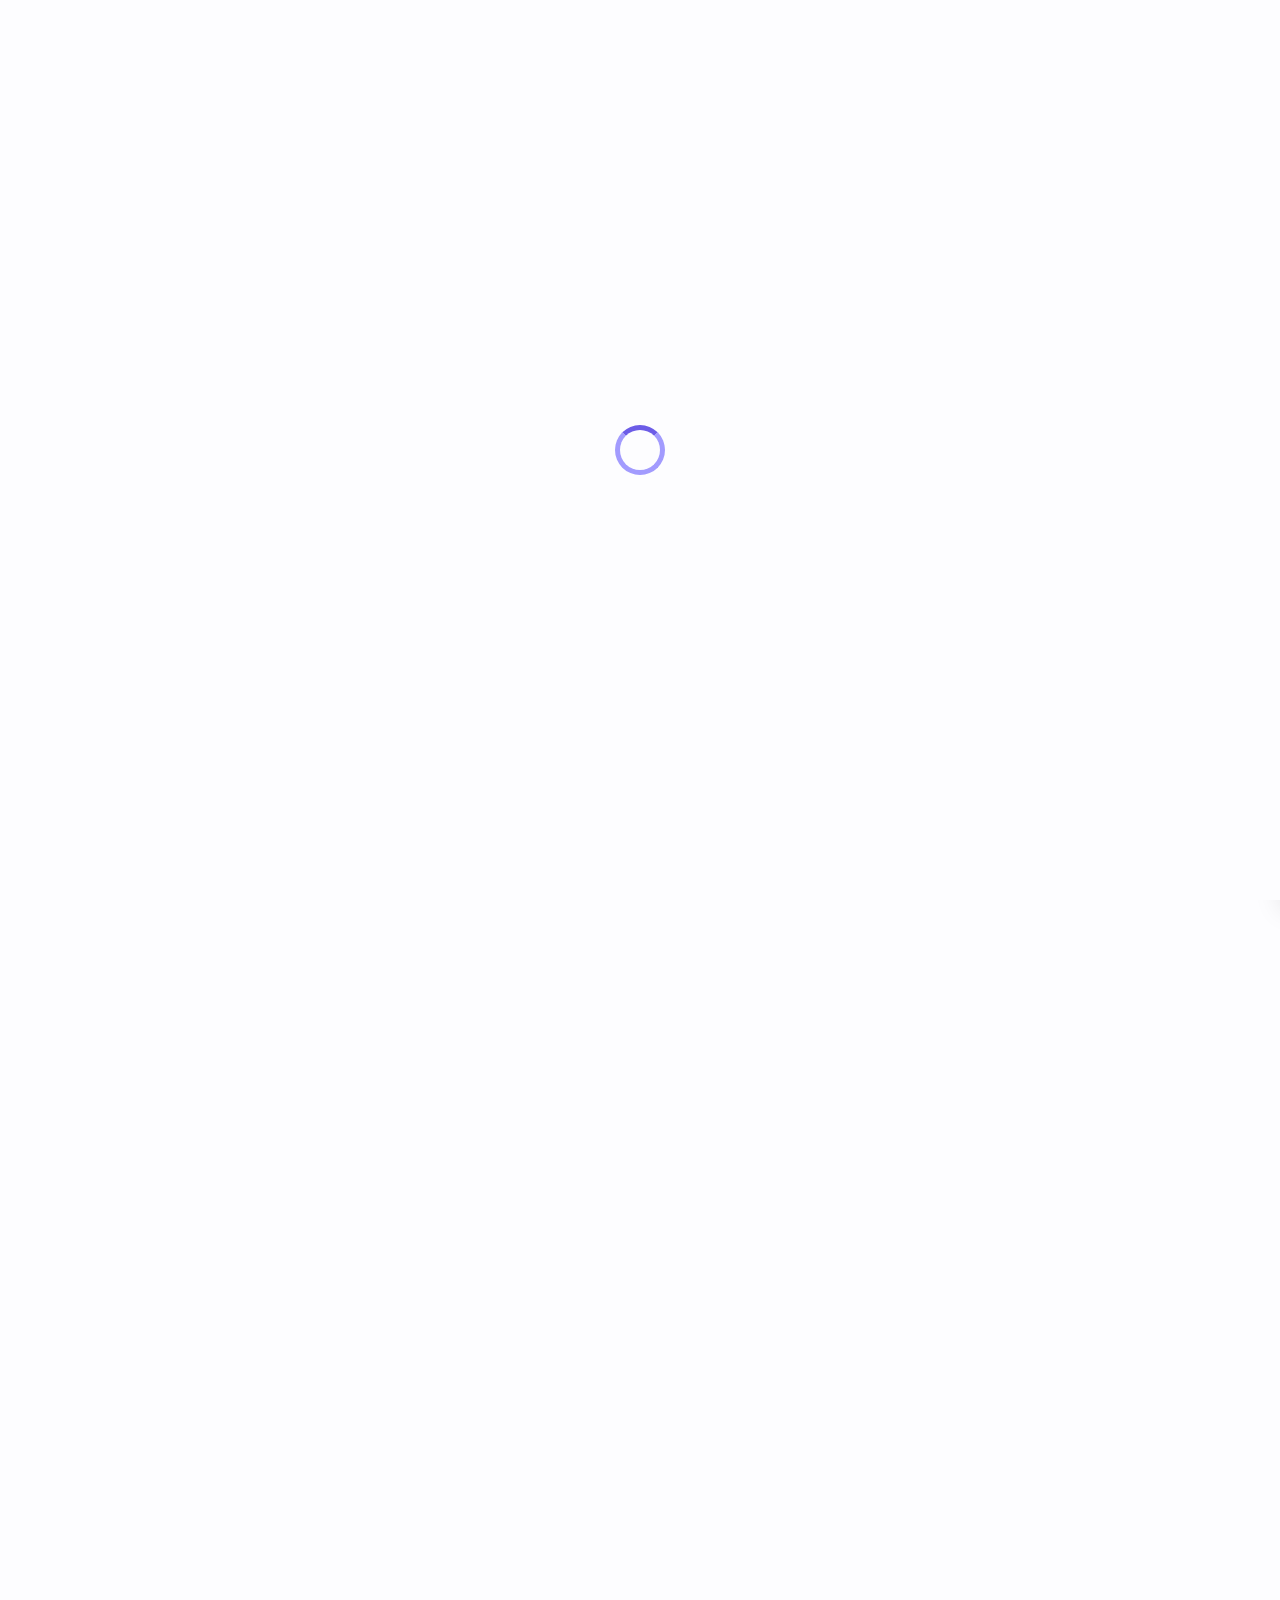
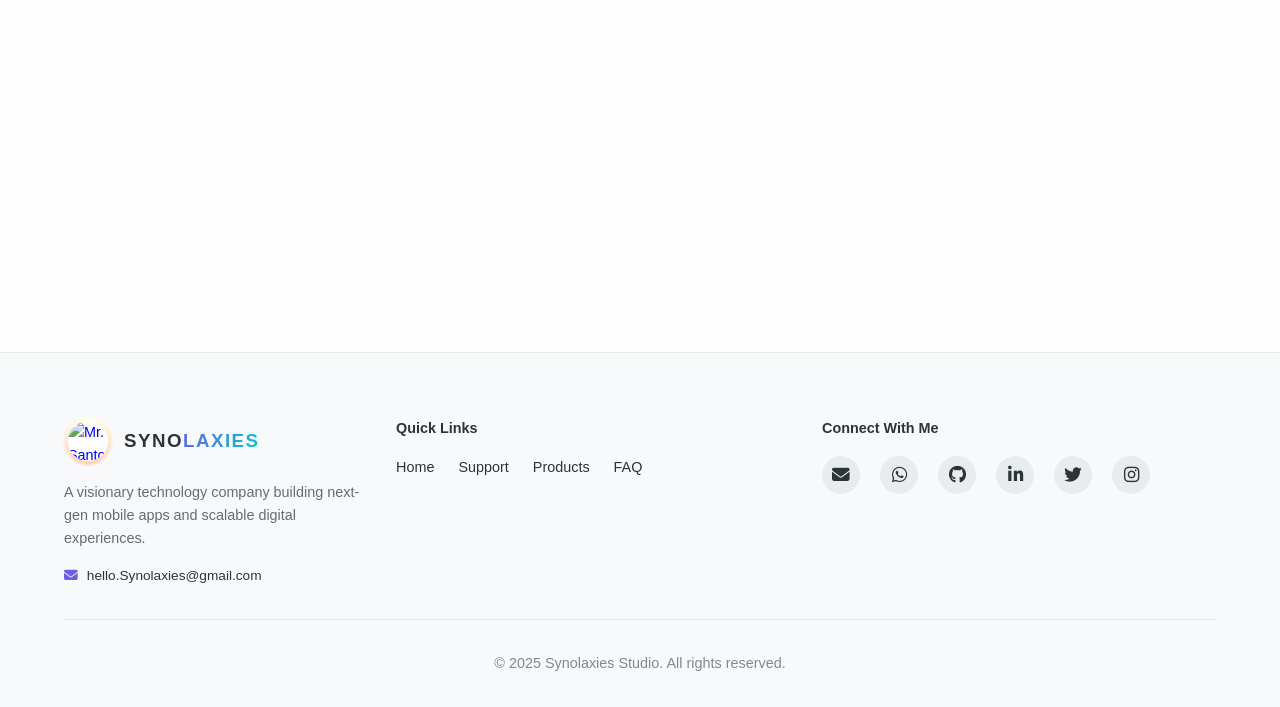
==== index.html @ b0f8dfcc "feat: rebrand company name to Synolaxies Technologies" ====
<!DOCTYPE html>
<html lang="en">

<head>
  <meta charset="UTF-8">
  <meta name="viewport" content="width=device-width, initial-scale=1.0">
  <meta name="description"
    content="Synolaxies Studio is a visionary software company building next-generation mobile applications, AI-driven platforms, and highly scalable digital solutions.">
  <link rel="icon" href="src/image/synolaxies-logo.png" type="image/png">
  <link rel="apple-touch-icon" href="src/image/synolaxies-logo.png">
  <title>Synolaxies Studio</title>
  <link rel="stylesheet" href="https://cdnjs.cloudflare.com/ajax/libs/font-awesome/6.5.2/css/all.min.css">
  <link href="https://fonts.googleapis.com/css2?family=Orbitron:wght@700;900&display=swap" rel="stylesheet">
  <link href="https://fonts.googleapis.com/css2?family=Audiowide&display=swap" rel="stylesheet">
  <link rel="stylesheet" href="https://unpkg.com/swiper/swiper-bundle.min.css" />
  <link rel="stylesheet" href="src/styles/style.css">
  <meta name="theme-color" content="#6c5ce7">
  <style>
    .hero h1::after {
      width: 190px !important;
      height: 5px !important;
    }
  </style>
</head>

<body class="no-scroll" id="home">
  <!-- Particle Background -->
  <div id="preloader">
    <div class="loader-spinner"></div>
  </div>

  <div id="particles-js"></div>

  <!-- Moon and Shooting Stars -->
  <div id="moon-container"></div>

  <!-- Floating Elements -->
  <div class="floating-elements">
    <div class="floating-element"></div>
    <div class="floating-element"></div>
    <div class="floating-element"></div>
  </div>

  <!-- Header -->
  <header>
    <div class="container">
      <nav class="navbar">
        <a href="#home" class="logo">
          <div class="logo-container">
            <img src="src/image/synolaxies-logo.png" alt="Mr. Santosh logo" class="logo-img">
          </div>
          <span class="logo-text"
            style="font-family: 'Poppins', sans-serif; font-weight: 900; letter-spacing: 1.5px; text-transform: uppercase; font-size: 1.3em;"><span
              style="color: var(--text);">Syno</span><span
              style="background: linear-gradient(135deg, var(--primary), var(--accent)); -webkit-background-clip: text; -webkit-text-fill-color: transparent;">laxies</span></span>
        </a>
        <div class="header-actions">
          <a href="#support" class="icon-btn-header support-btn-header" aria-label="Support My Work">
            <i class="fas fa-sack-dollar"></i>
          </a>
          <button class="icon-btn-header" id="theme-toggle-btn" aria-label="Toggle theme">
            <i class="fas fa-moon"></i>
          </button>
          <button class="menu-toggle" id="menu-toggle" aria-label="Open menu">
            <i class="fas fa-bars"></i>
          </button>
        </div>
      </nav>
    </div>
  </header>

  <!-- Main Content -->
  <main>
    <div class="container">
      <section class="hero" data-animation="fade-in" style="position: relative;">
        <!-- Glowing Orb Background -->
        <div
          style="position: absolute; width: 300px; height: 300px; background: radial-gradient(circle, var(--primary), var(--accent)); filter: blur(80px); opacity: 0.2; top: 50%; left: 50%; transform: translate(-50%, -50%); z-index: -1;">
        </div>

        <h1><span
            style="display: block; font-size: 0.4em; color: var(--primary); letter-spacing: 2px; text-transform: uppercase; margin-bottom: 15px; font-weight: 600;">Welcome
            to</span>Synolaxies Studio</h1>
        <p style="font-size: 1.15em; line-height: 1.6; color: var(--text-light); margin-bottom: 30px;">
          Building next-generation mobile applications, AI-driven platforms, and highly scalable digital solutions. At
          Synolaxies Studio, we transform visionary ideas into powerful, real-world tech products. Whether it's
          enterprise software, engaging consumer apps, or cutting-edge web ecosystems, we engineer excellence from
          concept to deployment.
        </p>
        <div class="hero-stats">
          <div class="stat-item">
            <span class="stat-number" id="supporters-count">100+</span>
            <span class="stat-label">Supporters</span>
          </div>
          <div class="stat-item">
            <span class="stat-number" id="projects-count">10+</span>
            <span class="stat-label">Projects</span>
          </div>
          <div class="stat-item">
            <span class="stat-number" id="community-count">10K+</span>
            <span class="stat-label">Community</span>
          </div>
        </div>
        <button class="cta-btn hero-cta-btn" id="open-support-modal-btn">
          <i class="fas fa-heart"></i> Support Us
        </button>
      </section>

      <!-- Support Modal -->
      <div class="modal-overlay" id="support-modal-overlay">
        <div class="modal cta-modal" id="support-modal" role="dialog" aria-modal="true"
          aria-labelledby="support-modal-title">
          <button class="modal-close" id="close-support-modal" aria-label="Close">
            <i class="fas fa-times"></i>
          </button>
          <div class="cta-modal-header">
            <div class="logo-container">
              <img src="src/image/synolaxies-logo.png" alt="Mr. Santosh" class="logo-img">
            </div>
            <div class="cta-modal-header-text">
              <h2 id="support-modal-title">Support My Work</h2>
            </div>
          </div>
          <p class="modal-description">
            Clicking 'Proceed' will open the official Razorpay page where you can securely complete your contribution.
            Thank you for your support!
          </p>

          <div class="payment-action-wrapper">
            <button class="cta-btn" id="payment-btn" type="button">
              <span class="cta-btn-text">Proceed to Pay</span>
            </button>
            <p class="security-note">
              <i class="fas fa-lock"></i> Secure payment via Razorpay
            </p>
          </div>
        </div>
      </div>

      <section class="value-props scroll-target" id="features">
        <h2 class="section-title">Why Your Support Matters</h2>
        <div class="value-cards-container">
          <div class="value-card" data-animation="fade-in-up">
            <div class="value-icon">
              <i class="fas fa-magic"></i>
            </div>
            <h3>Creative Magic</h3>
            <p>Funding helps transform ideas into reality through dedicated creative work and innovation.</p>
          </div>
          <div class="value-card" data-animation="fade-in-up">
            <div class="value-icon">
              <i class="fas fa-users"></i>
            </div>
            <h3>Community Growth</h3>
            <p>Your support helps build and nurture a community of like-minded creators and learners.</p>
          </div>
          <div class="value-card" data-animation="fade-in-up">
            <div class="value-icon">
              <i class="fas fa-chart-line"></i>
            </div>
            <h3>Sustainable Progress</h3>
            <p>Contributions allow for long-term project development and consistent content creation.</p>
          </div>
        </div>
      </section>

      <section class="projects-section scroll-target" id="projects" data-animation="fade-in-up">
        <h2 class="section-title">Our Products</h2>
        <div class="projects-grid">
          <!-- Projects will be loaded here dynamically -->
        </div>
      </section>

      <section class="testimonials scroll-target" id="testimonials" data-animation="fade-in">
        <h2 class="section-title">What Supporters Say</h2>
        <!-- Slider main container -->
        <div class="swiper testimonial-slider">
          <!-- Additional required wrapper -->
          <div class="swiper-wrapper" id="testimonial-container">
            <!-- Skeleton loaders will be here initially -->
            <div class="swiper-slide">
              <div class="testimonial-card skeleton-card">
                <div class="skeleton-line skeleton-line-long"></div>
                <div class="skeleton-line skeleton-line-long"></div>
                <div class="skeleton-line skeleton-line-short"></div>
                <div class="skeleton-author">
                  <div class="skeleton-avatar"></div>
                  <div class="skeleton-author-info">
                    <div class="skeleton-line skeleton-line-author"></div>
                    <div class="skeleton-line skeleton-line-role"></div>
                  </div>
                </div>
              </div>
            </div>
            <div class="swiper-slide">
              <div class="testimonial-card skeleton-card">
                <div class="skeleton-line skeleton-line-long"></div>
                <div class="skeleton-line skeleton-line-long"></div>
                <div class="skeleton-line skeleton-line-short"></div>
                <div class="skeleton-author">
                  <div class="skeleton-avatar"></div>
                  <div class="skeleton-author-info">
                    <div class="skeleton-line skeleton-line-author"></div>
                    <div class="skeleton-line skeleton-line-role"></div>
                  </div>
                </div>
              </div>
            </div>
            <div class="swiper-slide">
              <div class="testimonial-card skeleton-card">
                <div class="skeleton-line skeleton-line-long"></div>
                <div class="skeleton-line skeleton-line-long"></div>
                <div class="skeleton-line skeleton-line-short"></div>
                <div class="skeleton-author">
                  <div class="skeleton-avatar"></div>
                  <div class="skeleton-author-info">
                    <div class="skeleton-line skeleton-line-author"></div>
                    <div class="skeleton-line skeleton-line-role"></div>
                  </div>
                </div>
              </div>
            </div>
          </div>
          <div class="swiper-pagination"></div>
          <div class="swiper-button-prev"></div>
          <div class="swiper-button-next"></div>
        </div>
      </section>

      <section class="faq-section scroll-target" id="faq" data-animation="fade-in-up">
        <h2 class="section-title">Frequently Asked Questions</h2>
        <div class="faq-container">
          <!-- FAQ items will be loaded here dynamically -->
        </div>
      </section>
    </div>
  </main>

  <!-- Simplified Drawer Menu -->
  <div class="drawer-overlay" id="drawer-overlay"></div>
  <aside class="drawer" id="drawer">
    <div class="drawer-header">
      <a href="#home" class="logo">
        <div class="logo-container">
          <img src="src/image/synolaxies-logo.png" alt="Santosh" class="logo-img">
        </div>
        <span class="logo-text"
          style="font-family: 'Poppins', sans-serif; font-weight: 900; letter-spacing: 1.5px; text-transform: uppercase; font-size: 1.3em;"><span
            style="color: var(--text);">Syno</span><span
            style="background: linear-gradient(135deg, var(--primary), var(--accent)); -webkit-background-clip: text; -webkit-text-fill-color: transparent;">laxies</span></span>
      </a>
      <button class="drawer-close" id="drawer-close" aria-label="Close menu">
        <i class="fas fa-times"></i>
      </button>
    </div>
    <div class="drawer-content">
      <nav class="drawer-nav">
        <a href="#home" class="drawer-link active"><i class="fas fa-home"></i> Home</a>
        <a href="#projects" class="drawer-link"><i class="fas fa-box-open"></i> Products</a>
        <a href="#support" class="drawer-link"><i class="fas fa-heart"></i> Support Us</a>
        <a href="#features" class="drawer-link"><i class="fas fa-star"></i> Features</a>
        <a href="#testimonials" class="drawer-link"><i class="fas fa-comment-dots"></i> Testimonials</a>
        <a href="#faq" class="drawer-link"><i class="fas fa-question-circle"></i> FAQ</a>
        <button class="drawer-link" id="open-contact-modal-btn" type="button"><i class="fas fa-envelope"></i> Contact
          Us</button>
        <a href="https://wa.me/919608547007" class="drawer-link" target="_blank" rel="noopener noreferrer"><i
            class="fab fa-whatsapp"></i> WhatsApp</a>
        <hr class="drawer-divider">
        <button class="drawer-link" id="native-share-btn">
          <i class="fas fa-share-nodes"></i> Share Page
        </button>
      </nav>
    </div>
    <div class="drawer-footer">
      <p class="copyright">© 2025 Synolaxies Studio. All rights reserved.</p>
    </div>
  </aside>

  <!-- Footer -->
  <footer>
    <div class="container">
      <div class="footer-content">
        <div class="footer-top">
          <div class="footer-brand">
            <a href="#home" class="logo">
              <div class="logo-container">
                <img src="src/image/synolaxies-logo.png" alt="Mr. Santosh logo" class="logo-img">
              </div>
              <span class="logo-text"
                style="font-family: 'Poppins', sans-serif; font-weight: 900; letter-spacing: 1.5px; text-transform: uppercase; font-size: 1.3em;"><span
                  style="color: var(--text);">Syno</span><span
                  style="background: linear-gradient(135deg, var(--primary), var(--accent)); -webkit-background-clip: text; -webkit-text-fill-color: transparent;">laxies</span></span>
            </a>
            <p>A visionary technology company building next-gen mobile apps and scalable digital experiences.</p>
            <p style="margin-top: 15px; font-weight: 500; font-size: 0.95em;"><a
                href="mailto:hello.Synolaxies@gmail.com" style="color: var(--text); text-decoration: none;"><i
                  class="fas fa-envelope" style="color: var(--primary); margin-right: 5px;"></i>
                hello.Synolaxies@gmail.com</a></p>
          </div>
          <div class="footer-nav-links">
            <h4>Quick Links</h4>
            <div class="links-row">
              <a href="#home">Home</a>
              <a href="#support">Support</a>
              <a href="#projects">Products</a>
              <a href="#faq">FAQ</a>
            </div>
          </div>
          <div class="footer-social">
            <h4>Connect With Me</h4>
            <div class="social-links">
              <a href="#" id="open-contact-modal-footer-btn" aria-label="Email"><i class="fas fa-envelope"></i></a>
              <a href="https://wa.me/919608547007" target="_blank" rel="noopener noreferrer" aria-label="WhatsApp"><i
                  class="fab fa-whatsapp"></i></a>
              <a href="https://github.com/Synolaxies" target="_blank" rel="noopener noreferrer" aria-label="GitHub"><i
                  class="fab fa-github"></i></a>
              <a href="https://www.linkedin.com/company/Synolaxies" target="_blank" rel="noopener noreferrer"
                aria-label="LinkedIn"><i class="fab fa-linkedin-in"></i></a>
              <a href="https://x.com/Synolaxies" target="_blank" rel="noopener noreferrer" aria-label="Twitter"><i
                  class="fab fa-twitter"></i></a>
              <a href="https://instagram.com/Synolaxies" target="_blank" rel="noopener noreferrer"
                aria-label="Instagram"><i class="fab fa-instagram"></i></a>
            </div>
          </div>
        </div>
        <hr class="footer-divider">
        <div class="footer-bottom">
          <p class="copyright">© 2025 Synolaxies Studio. All rights reserved.</p>
        </div>
      </div>
    </div>
  </footer>

  <!-- Contact Modal -->
  <div class="modal-overlay" id="contact-modal-overlay">
    <div class="modal" id="contact-modal">
      <button class="modal-close" id="close-contact-modal">
        <i class="fas fa-times"></i>
      </button>
      <h2>Get in Touch</h2>
      <p>Have a question or want to collaborate? Send me a message or email us directly at <a
          href="mailto:hello.Synolaxies@gmail.com"
          style="color: var(--primary); font-weight: 600;">hello.Synolaxies@gmail.com</a></p>
      <form class="contact-form" id="contact-form" data-netlify="true" name="contact" method="POST">
        <input type="hidden" name="form-name" value="contact" />
        <div class="form-group">
          <label for="name">Name</label>
          <input type="text" id="name" name="name" required>
        </div>
        <div class="form-group">
          <label for="email">Email</label>
          <input type="email" id="email" name="email" required>
        </div>
        <div class="form-group">
          <label for="message">Message</label>
          <textarea id="message" name="message" rows="4" required></textarea>
        </div>
        <button type="submit" class="modal-btn" id="contact-submit-btn">Send Message</button>
      </form>
    </div>
  </div>

  <!-- Success Modal -->
  <div class="modal-overlay" id="success-modal">
    <div class="modal">
      <button class="modal-close" id="close-modal" aria-label="Close">
        <i class="fas fa-times"></i>
      </button>
      <div class="checkmark">
        <i class="fas fa-check"></i>
      </div>
      <h2>Thank You!</h2>
      <p>Redirecting you to the secure Razorpay page. Your support means the world!</p>
      <button class="modal-btn" id="modal-ok-btn">Got it!</button>
    </div>
  </div>

  <!-- Tooltip for copy link -->
  <div class="copy-tooltip" id="copy-tooltip">Link copied!</div>

  <!-- Back to top button -->
  <a href="#home" class="back-to-top" aria-label="Back to top"><i class="fas fa-arrow-up"></i></a>

  <!-- Confetti Elements -->
  <div id="confetti-container"></div>

  <script src="https://cdn.jsdelivr.net/particles.js/2.0.0/particles.min.js"></script>
  <script src="src/scripts/particles-config.js"></script>
  <script src="https://unpkg.com/swiper/swiper-bundle.min.js"></script>
  <script src="src/scripts/script.js"></script>
</body>

</html>
---- src/styles/style.css ----
:root {
      --primary: #6c5ce7;
      --primary-dark: #5649c0;
      --primary-light: #a29bfe;
      --accent: #00cec9;
      --accent-dark: #00a8a3;
      --text: #2d3436;
      --text-light: #636e72;
      --bg: #fdfdff; /* Fix: Set a light background for the default theme */
      --card-bg: #ffffff;
      --success: #00b894;
      --warning: #fdcb6e;
      --error: #d63031;
      --shadow-sm: 0 1px 3px rgba(0,0,0,0.1);
      --shadow-md: 0 4px 6px rgba(0,0,0,0.1);
      --shadow-lg: 0 10px 25px rgba(0,0,0,0.1);
      --transition: all 0.3s cubic-bezier(0.4, 0, 0.2, 1);
      --gradient: linear-gradient(135deg, var(--primary), var(--accent));

      --footer-bg: #f8f9fa;
      --footer-text: var(--text-light);
      --footer-heading: var(--text);
      --footer-link: var(--text);
      --footer-link-hover: var(--primary);
      --footer-social-bg: #e9ecef;
      --footer-social-hover-bg: var(--primary);
    }

    /* Utility class */
    .hidden {
      display: none !important;
    }

    * {
      margin: 0;
      padding: 0;
      -webkit-tap-highlight-color: transparent; /* Remove ugly tap highlight on mobile */
      box-sizing: border-box;
    }

    html {
      scroll-behavior: smooth;
      scroll-padding-top: 80px; /* Global offset for sticky header */
    }

    body {
      font-family: 'Poppins', sans-serif;
      background-color: var(--bg);
      color: var(--text);
      line-height: 1.6;
      overflow-x: hidden;
      -webkit-font-smoothing: antialiased;
      -moz-osx-font-smoothing: grayscale;
      text-rendering: optimizeLegibility;
    }

    body.no-scroll {
      overflow: hidden;
    }

    /* =================================
    Improved Click & Focus Experience
    ================================= */
    /* Remove the default browser outline for a cleaner look on all focused elements */
    :focus {
      outline: none;
    }

    /* Apply a custom, branded focus style only when tabbing (keyboard navigation) */
    /* This provides a better experience than the default blue rectangle */
    .cta-btn:focus-visible,
    .icon-btn-header:focus-visible,
    .menu-toggle:focus-visible,
    .drawer-close:focus-visible,
    .modal-close:focus-visible,
    .modal-btn:focus-visible,
    .back-to-top:focus-visible,
    .project-link:focus-visible,
    .footer-nav-links a:focus-visible,
    .social-links a:focus-visible,
    .faq-item summary:focus-visible,
    .drawer-link:focus-visible {
      box-shadow: 0 0 0 3px var(--card-bg), 0 0 0 5px var(--primary);
      transition: box-shadow 0.2s ease-in-out;
    }

    /* Preloader Styles */
    #preloader {
      position: fixed;
      top: 0;
      left: 0;
      width: 100%;
      height: 100%;
      background-color: var(--bg);
      z-index: 9999;
      display: flex;
      justify-content: center;
      align-items: center;
      transition: opacity 0.5s ease 0.2s, visibility 0.5s ease 0.2s; /* Add a small delay */
    }

    #preloader.loaded {
      opacity: 0;
      visibility: hidden;
    }

    .loader-spinner {
      width: 50px;
      height: 50px;
      border: 5px solid var(--primary-light);
      border-top-color: var(--primary);
      border-radius: 50%;
      animation: spin 1s ease-in-out infinite;
    }

    /* Particle Background */
#particles-js {
  position: fixed;
  width: 100%;
  height: 400vh; /* Make the canvas extremely tall to prevent it from scrolling out of view. */
  top: 0;
  left: 0;
  z-index: -1;
  background-color: var(--bg);
}

#moon-container {
  position: fixed;
  top: 10.5vh;
  left: 5vw;
  width: 40px;
  height: 40px;
  z-index: 0;
}

.moon {
  width: 100%;
  height: 100%;
  border-radius: 50%;
  position: relative;
  overflow: hidden;
  /* Day Time Moon: Faint and washed out, barely visible against the light sky. */
  background-color: rgba(220, 220, 220, 0.5); /* Very light, semi-transparent base */
  background-image: radial-gradient(circle at 40% 50%, rgba(245, 245, 245, 0.6) 50%, transparent 80%);
  /* No glow during the day, just a very subtle edge to define it from the sky */
  box-shadow: inset 0 0 10px rgba(0, 0, 0, 0.05);
  transition: background-color 0.5s ease, box-shadow 0.5s ease, opacity 0.5s ease;
  opacity: 0.8; /* Make it slightly transparent during the day */
}

.moon::after {
  content: '';
  position: absolute;
  top: 0;
  left: 0;
  width: 100%;
  height: 100%;
  border-radius: 50%;
  /* Day Time Texture: Extremely subtle craters */
  background-image:
    radial-gradient(circle at 25% 70%, rgba(0,0,0,0.02) 0%, transparent 25%),
    radial-gradient(circle at 70% 30%, rgba(0,0,0,0.03) 0%, transparent 15%);
  transition: background-image 0.5s ease, opacity 0.5s ease;
}

/* Shooting Stars */
.star {
  position: absolute;
  top: -80px;
  width: 3px;
  height: 100px;
  /* नीचे मोटा, ऊपर fade */
  background: linear-gradient(to top, white 0%, rgba(255,255,255,0) 100%);
  border-radius: 50% 50% 0 0;
  animation: fall linear forwards;
  filter: drop-shadow(0 0 8px white);
}

@keyframes fall {
  to {
    transform: translateY(110vh);
    opacity: 0;
  }
}

    /* Floating Elements */
    .floating-elements {
      position: fixed;
      top: 0;
      left: 0;
      width: 100%;
      height: 100%;
      pointer-events: none;
      z-index: -1;
      overflow: hidden;
    }

    .floating-element {
      position: absolute;
      border-radius: 50%;
      opacity: 0.1;
      filter: blur(1px);
      animation: float 15s infinite ease-in-out;
    }

    .floating-element:nth-child(1) {
      width: 150px; height: 150px; background-color: var(--primary); top: 10%; left: 5%; animation-delay: 0s;
    }
    .floating-element:nth-child(2) {
      width: 200px; height: 200px; background-color: var(--accent); bottom: 15%; right: 10%; animation-delay: 2s;
    }
    .floating-element:nth-child(3) {
      width: 100px; height: 100px; background-color: var(--primary-light); top: 30%; right: 20%; animation-delay: 4s;
    }

    @keyframes float {
      0%, 100% {
        transform: translate(0, 0);
      }
      50% {
        transform: translate(20px, 20px);
      }
    }

    /* Header */
    header {
      background-color: rgba(255, 255, 255, 0.95);
      box-shadow: var(--shadow-sm);
      padding: 0.75rem 0;
      position: sticky;
      top: 0;
      z-index: 100;
      backdrop-filter: blur(5px);
      animation: slideDown 0.5s ease-out;
    }

    @keyframes slideDown {
      from {
        transform: translateY(-100%);
      }
      to {
        transform: translateY(0);
      }
    }

    .icon-btn-header {
      background: transparent;
      color: var(--primary);
      display: inline-flex;
      align-items: center;
      justify-content: center;
      text-decoration: none;
      font-size: 1.2rem;
      transition: var(--transition);
      border: none;
      cursor: pointer;
      padding: 0.5rem;
    }

    .icon-btn-header:hover {
      color: var(--primary-dark);
      transform: scale(1.1);
    }

    .icon-btn-header:active {
      transform: scale(0.95);
      transition: transform 0.1s ease;
    }

    .header-actions {
      display: flex;
      align-items: center;
      gap: 1rem;
    }

    .cta-btn-small {
      background: var(--primary);
      color: white;
      padding: 0.5rem 1rem;
      border-radius: 6px;
      text-decoration: none;
      font-weight: 500;
      font-size: 0.9rem;
      transition: var(--transition);
      white-space: nowrap;
    }

    .cta-btn-small:hover {
      background: var(--primary-dark);
      transform: translateY(-2px);
    }


    .container {
      width: 100%;
      max-width: 1200px;
      margin: 0 auto;
      padding: 0 1.5rem;
    }

    .navbar {
      display: flex;
      justify-content: space-between;
      align-items: center;
    }

.logo {
  display: flex;
  align-items: center;
  gap: 0.75rem;
  text-decoration: none;
}

.logo-container {
  position: relative;
  padding: 4px; /* Border thickness */
  border-radius: 50%;
  display: inline-flex;
  align-items: center;
  justify-content: center;
  background: transparent;
}

.logo-container::before {
  content: '';
  position: absolute;
  inset: 0;
  border-radius: 50%;
  background: conic-gradient(
    from 0deg,
    #ffecd2,
    #fcb69f,
    #ffecd2
  );
  animation: slow-rotate 8s linear infinite;
  filter: blur(1px) brightness(1.1);
  z-index: 0;
}

.logo-container::after {
  content: '';
  position: absolute;
  inset: -4px; /* Outer glow size */
  border-radius: 50%;
  background: radial-gradient(circle, rgba(255,255,255,0.3), transparent);
  animation: pulse-glow 4s ease-in-out infinite;
  z-index: -1;
}

@keyframes slow-rotate {
  0%   { transform: rotate(0deg); }
  100% { transform: rotate(360deg); }
}

@keyframes pulse-glow {
  0%, 100% { opacity: 0.4; transform: scale(1); }
  50%      { opacity: 0.8; transform: scale(1.05); }
}

.logo-img {
  width: 40px;
  height: 40px;
  border-radius: 50%;
  object-fit: cover;
  background-color: var(--bg);
  position: relative;
  z-index: 1;
  box-shadow: 0 0 6px rgba(255,255,255,0.4);
}

/* Make header logo smaller for a more compact look */
header .logo-img {
  width: 30px;
  height: 30px;
}
header .logo-container {
  padding: 2px;
}

    .logo-text {
      transition: max-width 0.4s ease, opacity 0.4s ease, margin-left 0.4s ease;
      display: inline-block;
      white-space: nowrap;
      overflow: hidden;
      vertical-align: middle;
      text-overflow: ellipsis;
      font-weight: 600;
      color: var(--primary);
      font-size: 1.25rem;
    }

    .menu-toggle {
      display: block;
      background: none;
      border: none;
      font-size: 1.5rem;
      color: var(--primary);
      cursor: pointer;
      padding: 0.5rem;
      line-height: 1;
    }

    /* Drawer Menu */
    .drawer-overlay {
      position: fixed;
      top: 0;
      left: 0;
      width: 100%;
      height: 100%;
      background-color: rgba(0, 0, 0, 0.5);
      z-index: 101;
      opacity: 0;
      visibility: hidden;
      transition: opacity 0.3s ease, visibility 0.3s ease;
    }

    .drawer-overlay.active {
      opacity: 1;
      visibility: visible;
    }

    .drawer {
      position: fixed;
      top: 0;
      right: 0;
      width: 300px;
      gap: 0;
      max-width: 80%;
      height: 100%;
      background-color: #fdfdff;
      box-shadow: var(--shadow-lg);
      z-index: 102;
      transform: translateX(100%);
      transition: transform 0.3s ease;
      display: flex;
      flex-direction: column;
    }

    .drawer.active {
      transform: translateX(0);
    }

    .drawer-header {
      display: flex;
      justify-content: space-between;
      align-items: center;
      padding: 1rem 1.5rem;
      border-bottom: 1px solid var(--bg);
    }

    .drawer-close {
      background: none;
      border: none;
      font-size: 1.5rem;
      color: var(--text-light);
      cursor: pointer;
      transition: var(--transition);
    }

    .drawer-close:hover {
      color: var(--primary);
    }

    .drawer-content {
      flex-grow: 1;
      gap: 0;
      overflow-y: auto;
      padding: 0;
      /* Use a cleaner, solid background that matches the page */
      background-color: var(--bg);
    }

    .drawer-nav {
      display: flex;
      flex-direction: column;
      gap: 0; /* Removed gap between options */
    }

    .drawer-link {
      color: var(--text-light);
      text-decoration: none;
      font-size: 1.05rem;
      font-weight: 500;
      padding: 0.85rem 1.5rem;
      /* border-radius: 8px; */
      transition: var(--transition);
      display: flex;
      align-items: center;
      gap: 1rem;
      /* Reset for button elements */
      background: none;
      border: none;
      cursor: pointer;
      width: 100%;
      text-align: left;
      font-family: inherit;
    }

    .drawer-link:hover {
      background-color: transparent;
      color: var(--primary);
    }

    .drawer-link.active {
      background-color: transparent;
      color: var(--primary);
      font-weight: 600;
    }

    .drawer-link i {
      transition: var(--transition);
      color: currentColor;
      font-size: 1.1rem;
    }

    .drawer-divider {
      border: none;
      height: 1px;
      background-color: #eef0f3;
      /* Give it some vertical and horizontal space */
      margin: 0.5rem 1.5rem;
    }

    .drawer-section {
      padding: 0;
    }

    .drawer-section-title {
      font-size: 0.8rem;
      font-weight: 600;
      color: var(--text-light);
      text-transform: uppercase;
      letter-spacing: 0.5px;
      margin-bottom: 1rem;
    }

    .drawer-footer {
      padding: 0.75rem 1.5rem;
      border-top: 1px solid #eef0f3;
      background-color: var(--bg);
    }

    .drawer-footer .social-links {
      display: flex;
      gap: 1.25rem;
      margin: 0 auto 1rem;
      justify-content: center;
    }

    .drawer-footer .social-links a {
      color: var(--text-light);
      font-size: 1.1rem;
      transition: var(--transition);
    }

    .drawer-footer .social-links a:hover {
      color: var(--primary);
      transform: translateY(-2px);
    }

    .drawer-legal {
      text-align: center;
      margin-top: 1.5rem;
      font-size: 0.8rem;
    }

    .drawer-legal a {
      color: var(--text-light);
      text-decoration: none;
      margin: 0 0.5rem;
      transition: var(--transition);
    }

    .drawer-legal a:hover {
      color: var(--primary);
      text-decoration: underline;
    }

    .drawer-footer .copyright {
      font-size: 0.8rem;
      color: var(--text-light);
      text-align: center;
      margin-top: 0;
    }

    /* Transaction ID in Modal */
    .modal .transaction-id {
      font-size: 0.9rem;
      color: var(--text-light);
      margin-top: -1rem;
      margin-bottom: 2rem;
      word-break: break-all;
    }

    /* FAQ Section */
    .faq-section {
      padding: 4rem 0;
      text-align: center;
    }

    .faq-section h2 {
      font-size: 1.8rem;
      margin-bottom: 2.5rem;
      color: var(--primary);
    }

    .faq-container {
      max-width: 650px; /* Made it thinner for better readability */
      margin: 0 auto;
      text-align: left;
    }

    .faq-item {
      /* Removed card-like styles for a cleaner, Google-like list */
      border-bottom: 1px solid #eef0f3;
      transition: var(--transition);
    }

    .faq-item:first-of-type {
      border-top: 1px solid #eef0f3;
    }

    .faq-item[open] {
      /* Remove the open state box-shadow and border change */
      box-shadow: none;
    }

    .faq-item summary {
      font-weight: 500; /* Slightly less bold */
      padding: 1.25rem 0.5rem; /* Reduced padding for a tighter look */
      cursor: pointer;
      list-style: none;
      display: flex;
      justify-content: space-between;
      align-items: center;
      color: var(--text);
      transition: color 0.3s ease;
    }

    .faq-item summary:hover {
      color: var(--primary);
    }

    .faq-item summary::after {
      content: '\f078'; /* Font Awesome chevron-down */
      font-family: 'Font Awesome 6 Free';
      font-weight: 900;
      transition: transform 0.4s cubic-bezier(0.25, 0.46, 0.45, 0.94);
    }

    .faq-item[open] > summary {
      font-weight: 600; /* Make it a bit bolder when open */
      color: var(--primary);
      border-bottom-color: transparent; /* No bottom border on summary */
    }

    .faq-item .faq-content {
      /* Animation styles for accordion effect */
      overflow: hidden;
      max-height: 0;
      transition: max-height 0.4s ease-out, padding 0.4s ease-out;
      padding: 0 0.5rem; /* Match horizontal padding of summary */
      color: var(--text-light);
    }

    .faq-item[open] .faq-content {
      max-height: 20rem; /* Adjust if content is longer */
      padding: 0 0.5rem 1.5rem; /* Add bottom padding when open */
      transition: max-height 0.5s ease-in-out, padding 0.5s ease-in-out;
    }

    /* Main Content */
    main {
      padding: 3rem 0 0; /* Removed bottom padding to avoid double-spacing with footer */
    }

    .hero {
      text-align: center;
      max-width: 800px;
      margin: 0 auto 3rem;
      position: relative;
    }

    @keyframes fadeIn {
      from {
        opacity: 0;
        transform: translateY(20px);
      }
      to {
        opacity: 1;
        transform: translateY(0);
      }
    }

    h1 {
      font-size: clamp(1.8rem, 5vw, 2.5rem);
      margin-bottom: 1.5rem;
      line-height: 1.3;
      background: linear-gradient(45deg, var(--primary), var(--accent));
      -webkit-background-clip: text;
      background-clip: text;
      color: transparent;
      position: relative;
      display: inline-block;
    }

    h1::after {
      content: '';
      position: absolute;
      bottom: -10px;
      left: 50%;
      transform: translateX(-50%);
      width: 160px;
      height: 4px;
      background: var(--gradient);
      border-radius: 2px;
    }

    .hero p {
      font-size: clamp(1rem, 2vw, 1.1rem);
      color: var(--text-light);
      margin-bottom: 2rem;
    }

    /* Enhanced Hero CTA Button */
    .hero .cta-btn {
      display: inline-flex; /* Align icon and text */
      align-items: center;
      gap: 0.75rem; /* Space between icon and text */
      border: none; /* Ensure no default border */
      padding: 1rem 2.5rem;
      font-size: 1.1rem;
      font-weight: 600;
      border-radius: 50px; /* Pill shape */
      background: var(--gradient);
      background-size: 200% auto; /* For gradient animation */
      color: white;
      box-shadow: 0 5px 20px rgba(108, 92, 231, 0.4);
      transition: transform 0.3s ease, box-shadow 0.3s ease, background-position 0.4s ease;
    }
    .hero .cta-btn:hover {
      transform: translateY(-3px);
      box-shadow: 0 8px 25px rgba(108, 92, 231, 0.5);
      background-position: right center; /* Animate gradient on hover */
    }
    .hero .cta-btn:active {
      transform: translateY(0) scale(0.98); /* "Pressed" effect */
      box-shadow: 0 4px 15px rgba(108, 92, 231, 0.4); /* Slightly smaller shadow */
    }

    /* Animate the icon inside the button */
    .hero .cta-btn i {
      transition: transform 0.3s ease;
    }

    .hero .cta-btn:hover i {
      transform: scale(1.15) rotate(-10deg); /* Make icon pop and tilt a bit */
    }

    .hero-stats {
      display: flex;
      justify-content: center;
      gap: 2rem;
      margin: 2.5rem 0;
      flex-wrap: wrap;
    }

    .stat-item {
      text-align: center;
      min-width: 100px;
    }

    .stat-number {
      font-size: clamp(2rem, 5vw, 2.5rem);
      font-weight: 700;
      color: var(--primary);
      display: block;
    }

    .stat-label {
      font-size: 0.9rem;
      color: var(--text-light);
      text-transform: uppercase;
      letter-spacing: 1px;
    }

    /* Donation Options */
    .donation-options {
      display: flex;
      justify-content: center;
      gap: 0.5rem; /* A small gap between buttons */
      margin: 2rem auto;
      /* Removed flex-wrap to keep buttons in a single row */
    }

    .donation-amount {
      position: relative;
      flex: 1; /* Each button container will take equal space */
      display: flex; /* To make the label/button inside fill the height */
    }

    .donation-amount input[type="radio"] {
      position: absolute;
      opacity: 0;
    }
    
  .donation-amount label {
      width: 100%; /* Make the button fill its container */
      display: flex;
      align-items: center;
      justify-content: center;
    color: white;
      padding: 0.8rem 0.5rem;
      border-radius: 0;
      font-size: 0.9rem;
      font-weight: 600;
      cursor: pointer;
      transition: var(--transition);
      border: 2px solid transparent; /* For smooth transition on selection */
      box-shadow: var(--shadow-sm);
      white-space: nowrap; /* Prevent text from wrapping inside button */
    }

    label[for="amount-50"]  { background-color: var(--success); }
    label[for="amount-100"] { background-color: var(--primary); }
    label[for="amount-500"] { background-color: var(--error); }

    .donation-amount input[type="radio"]:checked + label {
      transform: translateY(-3px) scale(1.05);
      box-shadow: var(--shadow-lg);
      border-color: white;
    }

    /* Custom focus for radio buttons - style the label when the input is focused */
    .donation-amount input[type="radio"]:focus-visible + label {
      box-shadow: 0 0 0 2px var(--card-bg), 0 0 0 4px var(--primary);
    }


    .donation-amount label:hover {
      transform: translateY(-2px);
      box-shadow: var(--shadow-md);
      filter: brightness(1.1);
    }

    /* New Transforming Input Button */
    .custom-entry-wrapper {
      position: relative;
      margin-top: 1rem;
      width: 100%;
      padding: 0.9rem;
      background: var(--card-bg);
      color: var(--primary);
      border: 1px solid var(--primary-light);
      border-radius: 0;
      cursor: pointer;
      transition: var(--transition);
      display: flex;
      align-items: center;
      justify-content: center;
    }

    .custom-entry-wrapper:hover {
      background: var(--primary-light);
      color: var(--primary-dark);
    }

    .custom-entry-placeholder {
      font-size: 1.05rem;
      font-weight: 600;
      display: flex;
      align-items: center;
      justify-content: center;
      gap: 0.5rem;
      transition: opacity 0.2s ease, transform 0.2s ease;
    }

    .custom-entry-input {
      position: absolute;
      top: 0;
      left: 0;
      width: 100%;
      height: 100%;
      padding: 1rem 1rem 1rem 2.5rem; /* Padding for rupee icon */
      border: 2px solid var(--primary);
      border-radius: 0;
      font-size: 1rem;
      font-family: inherit;
      background-color: var(--card-bg);
      color: var(--text);
      /* Hide the input by default */
      opacity: 0;
      visibility: hidden;
      transform: scale(0.95);
      transition: var(--transition);
    }

    /* Rupee icon using a pseudo-element */
    .custom-entry-wrapper::before {
      content: '\f156'; /* Font Awesome Rupee sign */
      font-family: 'Font Awesome 6 Free';
      font-weight: 900;
      position: absolute;
      top: 50%;
      left: 1rem;
      transform: translateY(-50%);
      color: var(--text-light);
      z-index: 2;
      /* Hide icon by default */
      opacity: 0;
      transition: opacity 0.2s ease;
    }

    /* --- Input Mode Active State --- */
    .custom-entry-wrapper.input-mode {
      background: transparent;
      border-color: transparent;
      cursor: default;
    }

    .custom-entry-wrapper.input-mode .custom-entry-placeholder {
      opacity: 0;
      visibility: hidden;
    }

    .custom-entry-wrapper.input-mode .custom-entry-input {
      opacity: 1;
      visibility: visible;
      transform: scale(1);
    }

    .custom-entry-wrapper.input-mode::before {
      opacity: 1;
    }

    /* Error state for input */
    .custom-entry-input.error {
      border-color: var(--error);
      animation: shake 0.4s;
    }

    @keyframes shake {
      0%, 100% { transform: translateX(0); }
      25% { transform: translateX(-5px); }
      75% { transform: translateX(5px); }
    }

    .custom-entry-input:focus {
      outline: none;
      border-color: var(--primary);
      box-shadow: 0 0 0 3px rgba(108, 92, 231, 0.2);
    }

    .payment-action-wrapper {
      margin-top: 1.5rem; /* Added consistent space above the pay button */
    }

    /* Specific styling for the payment button inside the modal */
    .cta-modal .payment-action-wrapper .cta-btn {
      width: 90%;
      padding: 0.9rem;
      font-size: 1.05rem;
      font-weight: 600;
      background: var(--primary);
      color: white;
    }

    /* Disabled state for CTA button */
    .cta-btn:disabled {
      background: var(--text-light);
      cursor: not-allowed;
      transform: none;
      box-shadow: none;
    }

    .cta-btn.loading:disabled {
      background: var(--primary); /* Keep color when loading */
    }

    .spinner {
      display: none;
      width: 20px;
      height: 20px;
      border: 3px solid rgba(255, 255, 255, 0.3);
      border-radius: 50%;
      border-top-color: white;
      animation: spin 1s ease-in-out infinite;
      margin-left: 10px;
    }

    @keyframes spin {
      to { transform: rotate(360deg); }
    }

    .cta-btn.loading .spinner {
      display: inline-block;
    }

    .security-note {
      font-size: 0.9rem;
      color: var(--text-light);
      margin-top: 1rem;
      display: flex;
      align-items: center;
      justify-content: center;
      gap: 0.5rem;
    }

    /* Value Props */
    .value-props {
      margin: 4rem auto;
      text-align: center;
    }

    .value-props .section-title {
      font-size: 1.8rem;
      margin-bottom: 2.5rem;
      color: var(--primary);
    }

    .value-cards-container {
      display: grid;
      grid-template-columns: repeat(auto-fit, minmax(280px, 1fr));
      gap: 1.5rem;
    }

    .value-card {
      background-color: var(--card-bg);
      border-radius: 12px;
      padding: 2rem;
      box-shadow: var(--shadow-sm);
      transition: var(--transition);
      position: relative;
      overflow: hidden;
    }

    .value-card[data-animation="fade-in-up"]:nth-child(2) {
      transition-delay: 0.1s;
    }

    .value-card[data-animation="fade-in-up"]:nth-child(3) {
      transition-delay: 0.2s;
    }

    .value-card:hover {
      transform: translateY(-5px);
      box-shadow: var(--shadow-md);
    }

    .value-card::before {
      content: '';
      position: absolute;
      top: 0;
      left: 0;
      width: 100%;
      height: 100%;
      background: var(--gradient);
      opacity: 0;
      transition: var(--transition);
      z-index: -1;
    }

    .value-card:hover::before {
      opacity: 0.05;
    }

    .value-icon {
      width: 60px;
      height: 60px;
      background: var(--gradient);
      color: white;
      border-radius: 50%;
      display: flex;
      align-items: center;
      justify-content: center;
      font-size: 1.5rem;
      margin: 0 auto 1.5rem;
      box-shadow: 0 4px 10px rgba(108, 92, 231, 0.2);
    }

    .value-card h3 {
      font-size: 1.25rem;
      margin-bottom: 0.75rem;
      color: var(--primary);
      text-align: center;
    }

    .value-card p {
      color: var(--text-light);
      font-size: 0.95rem;
      text-align: center;
    }

    /* Projects Section */
    .projects-section {
      padding: 4rem 0;
      text-align: center;
    }

    .projects-section .section-title {
      font-size: 1.8rem;
      margin-bottom: 2.5rem;
      color: var(--primary);
    }

    .projects-grid {
      display: grid;
      grid-template-columns: repeat(auto-fit, minmax(300px, 1fr));
      gap: 1.5rem;
    }

    .project-card {
      background-color: var(--card-bg);
      border-radius: 12px;
      box-shadow: var(--shadow-sm);
      overflow: hidden;
      transition: var(--transition);
      text-align: left;
      display: flex;
      flex-direction: column;
    }

    .project-card:hover {
      transform: translateY(-5px);
      box-shadow: var(--shadow-md);
    }

    .project-image {
      width: 100%;
      height: 200px;
      object-fit: cover;
    }

    .project-content {
      padding: 1.5rem;
      flex-grow: 1;
      display: flex;
      flex-direction: column;
    }

    .project-content h3 {
      font-size: 1.25rem;
      margin-bottom: 0.5rem;
      color: var(--primary);
    }

    .project-content p {
      color: var(--text-light);
      font-size: 0.95rem;
      margin-bottom: 1rem;
      flex-grow: 1;
    }

    .project-tags {
      display: flex;
      flex-wrap: wrap;
      gap: 0.5rem;
      margin-bottom: 1rem;
    }

    .project-tags span {
      background-color: var(--primary-light);
      color: var(--primary-dark);
      padding: 0.25rem 0.75rem;
      border-radius: 12px;
      font-size: 0.75rem;
      font-weight: 500;
    }

    .project-links {
      display: flex;
      gap: 1rem;
      margin-top: auto; /* Pushes links to the bottom */
    }

    .project-link {
      color: var(--primary);
      text-decoration: none;
      font-weight: 600;
      transition: var(--transition);
    }

    .project-link:hover {
      color: var(--primary-dark);
      text-decoration: underline;
    }

    .project-link.disabled {
      color: var(--text-light);
      cursor: not-allowed;
      pointer-events: none;
    }

    .project-link.disabled:hover {
      color: var(--text-light);
      text-decoration: none;
    }
    /* Testimonials */
    .testimonials {
      margin: 4rem auto;
      text-align: center;
    }

    .testimonials h2 {
      font-size: 1.8rem;
      margin-bottom: 2rem;
      color: var(--primary);
    }

    .testimonial-card {
      background: var(--card-bg);
      border-radius: 8px; /* Sharper corners for a modern look */
      padding: 1.5rem; /* Uniform padding */
      box-shadow: var(--shadow-sm);
      text-align: left;
      position: relative;
      border: 1px solid #eef0f3;
      height: 100%; /* Ensure cards in a row have same height */
      display: flex;
      flex-direction: column;
      transition: var(--transition);
    }

    .testimonial-card:hover {
      transform: translateY(-5px);
      box-shadow: var(--shadow-md);
    }

    /* Skeleton Loader for Testimonials */
    .skeleton-card {
      pointer-events: none;
    }

    .skeleton-line {
      background-color: #eef0f3;
      border-radius: 4px;
      height: 1em;
      margin-bottom: 0.75em;
      animation: shimmer 1.5s infinite linear;
    }

    .skeleton-card .skeleton-line-long { width: 90%; }
    .skeleton-card .skeleton-line-short { width: 60%; }

    .skeleton-author {
      display: flex;
      align-items: center;
      margin-top: 1.5rem;
    }

    .skeleton-avatar {
      width: 40px;
      height: 40px;
      border-radius: 50%;
      background-color: #eef0f3;
      margin-right: 0.75rem;
      animation: shimmer 1.5s infinite linear;
    }

    .skeleton-author-info {
      flex-grow: 1;
    }

    .skeleton-line-author { width: 50%; height: 0.9em; }
    .skeleton-line-role { width: 70%; height: 0.8em; }

    @keyframes shimmer {
      0% { background-color: #eef0f3; }
      50% { background-color: #f8f9fa; }
      100% { background-color: #eef0f3; }
    }

    .testimonial-card::before {
      /* Removed the large quote icon for a cleaner, more professional look */
      display: none;
    }

    .testimonial-content {
      margin-top: 0;
      font-style: italic; /* Classic, clean look for testimonials */
      color: var(--text-light);
      position: relative;
      z-index: 1;
      flex-grow: 1; /* Allow content to take up space */
    }

    .testimonial-author {
      display: flex;
      align-items: center;
      margin-top: 1rem;
    }

    .author-avatar {
      width: 40px;
      height: 40px;
      border-radius: 50%;
      object-fit: cover;
      margin-right: 0.75rem;
      border: 2px solid var(--primary-light);
    }

    .author-info h4 {
      font-size: 0.9rem;
      color: var(--primary);
      margin-bottom: 0.2rem;
    }

    .author-info p {
      font-size: 0.8rem;
      color: var(--text-light);
    }

    /* Testimonial Slider (Swiper) */
    .testimonial-slider {
      padding: 1rem 0 3rem; /* Add padding for pagination */
      margin: 0 -1rem; /* Negative margin to allow buttons to be outside */
    }

    .swiper-slide {
      height: auto; /* Allow slides to determine their height */
      padding: 0 1rem;
    }

    .swiper-pagination-bullet {
      background-color: var(--primary-light);
      opacity: 0.8;
    }

    .swiper-pagination-bullet-active {
      background-color: var(--primary);
    }

    .swiper-button-next,
    .swiper-button-prev {
      color: var(--text-light); /* More subtle color */
      background-color: transparent;
      width: 44px;
      height: 44px;
      border-radius: 50%;
      box-shadow: none;
      transition: var(--transition);
      border: none;
    }

    .swiper-button-next:hover,
    .swiper-button-prev:hover {
      background-color: var(--bg); /* Subtle background on hover */
      color: var(--primary);
      transform: scale(1.1);
    }

    .swiper-button-next::after,
    .swiper-button-prev::after {
      font-size: 1.5rem; /* Make the arrow a bit bigger */
      font-weight: 900;
    }

    /* Success Modal */
    .modal-overlay {
      position: fixed;
      top: 0;
      left: 0;
      right: 0;
      bottom: 0;
      background: rgba(0, 0, 0, 0.7);
      display: flex;
      justify-content: center;
      align-items: center;
      z-index: 1000;
      opacity: 0;
      visibility: hidden;
      transition: var(--transition);
      backdrop-filter: blur(5px);
    }

    .modal-overlay.active {
      opacity: 1;
      visibility: visible;
    }

    .modal {
      background: white;
      border-radius: 16px;
      padding: 3rem;
      text-align: center;
      max-width: 500px;
      width: 90%;
      position: relative;
      transform: translateY(20px);
      transition: var(--transition);
      box-shadow: var(--shadow-lg);
      animation: modalEnter 0.5s ease-out forwards;
    }

    .cta-modal {
      padding: 2rem;
      padding-top: 1.5rem;
    }

    .cta-modal-header {
      display: flex;
      flex-direction: column; /* Stack vertically */
      align-items: center;
      gap: 0.75rem; /* Reduced gap */
      margin-bottom: 1.5rem;
    }

    .cta-modal-header .logo-img {
      width: 60px; /* Make DP larger */
      height: 60px;
      /* The modal background is var(--card-bg), so the logo needs to match */
      background-color: var(--card-bg);
    }

    .cta-modal-header .logo-container {
      padding: 4px; /* Slightly thicker border for the larger DP */
    }

    .footer .logo-img {
      background-color: var(--footer-bg);
    }

    .cta-modal-header-text h2 {
      font-size: 1.5rem;
      margin: 0;
      color: var(--text);
      text-align: center; /* Center text */
    }

    .cta-modal-header-text p {
      font-size: 0.9rem;
      margin: 0;
      color: var(--text-light);
      text-align: center; /* Center text */
    }

.modal-description {
  color: var(--text-light);
  font-size: 0.95rem;
  margin: 1.5rem 0; /* Add space around it */
  line-height: 1.6;
  text-align: center;
}

    @keyframes modalEnter {
      0% {
        transform: translateY(20px);
        opacity: 0;
      }
      100% {
        transform: translateY(0);
        opacity: 1;
      }
    }

    .modal-close {
      position: absolute;
      top: 1rem;
      right: 1rem;
      background: none;
      border: none;
      font-size: 1.5rem;
      cursor: pointer;
      color: var(--text-light);
      transition: var(--transition);
    }

    .modal-close:hover {
      color: var(--primary);
      transform: rotate(90deg);
    }

    .checkmark {
      width: 80px;
      height: 80px;
      border-radius: 50%;
      display: flex;
      align-items: center;
      justify-content: center;
      background: var(--success);
      margin: 0 auto 1.5rem;
      animation: checkmarkScale 0.5s ease-out;
      box-shadow: 0 4px 15px rgba(0, 184, 148, 0.3);
    }

    @keyframes checkmarkScale {
      0% {
        transform: scale(0);
      }
      50% {
        transform: scale(1.2);
      }
      100% {
        transform: scale(1);
      }
    }

    .checkmark i {
      color: white;
      font-size: 2.5rem;
    }

    .modal h2 {
      color: var(--success);
      margin-bottom: 1rem;
      font-size: 1.8rem;
    }

    .modal p {
      color: var(--text-light);
      margin-bottom: 2rem;
      line-height: 1.6;
    }

    .modal-btn {
      background: var(--success);
      color: white;
      border: none;
      padding: 0.8rem 2rem;
      border-radius: 8px;
      cursor: pointer;
      font-weight: 600;
      transition: var(--transition);
      box-shadow: 0 4px 10px rgba(0, 184, 148, 0.3);
    }

    .modal-btn:hover {
      background: #00a884;
      transform: translateY(-2px);
      box-shadow: 0 6px 15px rgba(0, 184, 148, 0.4);
    }

    /* Contact Form in Modal */
    #contact-modal h2 {
      color: var(--text); /* Override success color from other modals */
    }

    .contact-form {
      margin-top: 1.5rem;
      display: flex;
      flex-direction: column;
      gap: 1rem;
      text-align: left;
    }

    .form-group {
      display: flex;
      flex-direction: column;
    }

    .form-group label {
      margin-bottom: 0.5rem;
      font-weight: 500;
      color: var(--text-light);
      font-size: 0.9rem;
    }

    .form-group input,
    .form-group textarea {
      width: 100%;
      padding: 0.8rem 1rem;
      border: 1px solid #e0e0e0;
      border-radius: 8px;
      font-size: 1rem;
      font-family: inherit;
      transition: var(--transition);
      background-color: var(--bg);
      color: var(--text);
    }

    .form-group input:focus,
    .form-group textarea:focus {
      outline: none;
      border-color: var(--primary);
      box-shadow: 0 0 0 3px rgba(108, 92, 231, 0.2);
    }

    .form-group textarea {
      resize: vertical;
      min-height: 100px;
    }

    /* Style the contact form's submit button specifically */
    #contact-modal .modal-btn {
      background: var(--primary);
      box-shadow: 0 4px 10px rgba(108, 92, 231, 0.3);
      margin-top: 1rem;
    }

    @keyframes fall {
      from {
        transform: translateY(0) rotate(var(--start-rot));
        opacity: 1;
      }
      to {
        transform: translateY(105vh) rotate(var(--end-rot));
        opacity: 0;
      }
    }

    #confetti-container .confetti {
      position: absolute;
      top: -20px; /* Start off-screen */
      left: var(--x-pos);
      width: var(--size);
      height: var(--size);
      background-color: var(--color);
      border-radius: var(--radius);
      opacity: 0; /* Start invisible, animation will make it visible */
      animation: fall var(--duration) var(--delay) linear forwards;

    }

    /* Footer */
    footer {
      /* Make footer transparent like the header */
      background-color: rgba(248, 249, 250, 0.9); /* Transparent version of light --footer-bg */
      backdrop-filter: blur(5px);
      color: var(--footer-text);
      padding: 4rem 0 2rem;
      text-align: center;
      position: relative;
      overflow: hidden;
      font-size: 0.9rem;
      border-top: 1px solid rgba(45, 52, 54, 0.08); /* Subtle border for separation */
    }

    .footer-content {
      position: relative;
      z-index: 1;
    }

    .footer-top {
      display: flex;
      justify-content: space-between;
      text-align: left;
      margin-bottom: 2rem;
      gap: 2rem;
      align-items: flex-start;
    }

    .footer-brand,
    .footer-nav-links,
    .footer-social {
      flex: 1;
    }

    .footer-brand {
      max-width: 300px;
    }

    .footer-brand .logo {
      margin-bottom: 1rem;
    }

    .footer-brand p {
      color: var(--footer-text);
      font-size: 0.9rem;
    }

    .footer-brand h4 {
      color: var(--text);
      margin-bottom: 1rem;
      font-weight: 600;
      font-size: 1.5rem;
    }

    .footer-top h4 {
      color: var(--footer-heading);
      margin-bottom: 1rem;
      font-weight: 600;
    }

    .footer-nav-links .links-row {
      display: flex;
      flex-wrap: wrap;
      gap: 1.5rem;
      margin-top: 1rem;
    }

    .footer-nav-links a {
      display: inline-block;
      color: var(--footer-link);
      text-decoration: none;
      transition: var(--transition);
    }

    .footer-nav-links a:hover {
      color: var(--footer-link-hover);
      text-decoration: underline;
    }

    .social-links {
      display: flex;
      flex-wrap: wrap;
      gap: 1.25rem;
      margin: 0;
      align-items: center;
    }

    .social-links a {
      color: var(--footer-link);
      font-size: 1.1rem;
      transition: var(--transition);
      width: 38px;
      height: 38px;
      border-radius: 50%;
      display: flex;
      align-items: center;
      justify-content: center;
      background: var(--footer-social-bg);
      text-decoration: none; /* Ensure no underline for icons */
    }

    .social-links a:hover {
      color: white;
      transform: translateY(-3px);
      background: var(--footer-social-hover-bg);
    }

    .footer-divider {
      border: none;
      height: 1px;
      background-color: var(--text);
      opacity: 0.1;
      margin: 2rem 0;
    }

    .footer-bottom {
      display: flex;
      align-items: center;
      justify-content: center;
      color: var(--footer-text);
    }

    .footer-legal-links a {
      color: var(--footer-text);
      text-decoration: none;
      margin-left: 1.5rem;
      transition: var(--transition);
    }

    .footer-legal-links a:hover {
      color: var(--footer-link-hover);
      text-decoration: underline;
    }

    .copyright {
      color: var(--footer-text);
      opacity: 0.8;
    }

    /* Tooltip for copy link */
    .copy-tooltip {
      position: fixed;
      bottom: 20px;
      left: 50%;
      transform: translateX(-50%);
      background-color: var(--text);
      color: white;
      padding: 0.5rem 1rem;
      border-radius: 6px;
      z-index: 2000;
      opacity: 0;
      visibility: hidden;
      transition: opacity 0.3s, visibility 0.3s;
    }
    .copy-tooltip.show {
      opacity: 1;
      visibility: visible;
    }

    /* Back to top button */
    .back-to-top {
      position: fixed;
      bottom: 20px;
      right: 20px;
      width: 40px;
      height: 40px;
      background: var(--card-bg);
      color: var(--primary);
      border: 2px solid var(--primary-light);
      border-radius: 50%;
      display: flex;
      align-items: center;
      justify-content: center;
      font-size: 1rem;
      text-decoration: none;
      box-shadow: var(--shadow-md);
      opacity: 0;
      visibility: hidden;
      transform: translateY(20px);
      transition: var(--transition);
    }
    .back-to-top.visible {
      opacity: 1;
      visibility: visible;
      transform: translateY(0);
    }
    .back-to-top:hover {
      background: var(--primary-dark);
      transform: scale(1.1);
    }

    /* Dark Mode Styles */
    body.dark-mode {
      --bg: #1e272e;
      --card-bg: #2c3a47;
      --text: #f5f6fa;
      --text-light: #b0bec5;
      --shadow-sm: 0 1px 3px rgba(0,0,0,0.3);
      --shadow-md: 0 4px 6px rgba(0,0,0,0.3);
      --shadow-lg: 0 10px 25px rgba(0,0,0,0.3);

      --footer-bg: #1e272e;
      --footer-text: #b0bec5;
      --footer-heading: #f5f6fa;
      --footer-link: #f5f6fa;
      --footer-link-hover: var(--accent);
      --footer-social-bg: #2c3a47;
      --footer-social-hover-bg: var(--primary);
    }

    body.dark-mode footer {
      /* Dark mode transparent footer */
      background-color: rgba(30, 39, 46, 0.9); /* Transparent version of dark --footer-bg */
      border-top-color: rgba(245, 246, 250, 0.1);
    }

    body.dark-mode header {
      background-color: rgba(30, 39, 46, 0.9);
    }

    body.dark-mode .drawer {
      background-color: #2c3a47;
    }

    body.dark-mode .drawer-header,
    body.dark-mode .drawer-footer {
      border-color: rgba(255, 255, 255, 0.1);
      background-color: #1e272e;
    }

    body.dark-mode .cta-section,
    body.dark-mode .value-card,
    body.dark-mode .testimonial-card,
    body.dark-mode .faq-item,
    body.dark-mode .faq-item:first-of-type {
      border-color: rgba(255, 255, 255, 0.1);
    }

    body.dark-mode .swiper-button-next:hover,
    body.dark-mode .swiper-button-prev:hover {
      background-color: #1e272e; /* Dark mode subtle hover background */
      color: var(--primary-light);
      border-color: rgba(255, 255, 255, 0.15);
    }

    body.dark-mode .faq-item[open] > summary {
      border-bottom-color: transparent;
    }

    body.dark-mode .skeleton-line,
    body.dark-mode .skeleton-avatar {
      background-color: #3b4a59;
      animation-name: shimmer-dark;
    }

    @keyframes shimmer-dark {
      0% { background-color: #3b4a59; }
      50% { background-color: #4a5a69; }
      100% { background-color: #3b4a59; }
    }

    body.dark-mode .donation-amount label {
      background-color: #2c3a47;
      border-color: var(--primary-light);
      color: var(--primary-light);
    }

    body.dark-mode .donation-amount input[type="radio"]:checked + label {
      background: var(--gradient);
      color: white;
      border-color: var(--primary);
    }

    body.dark-mode .custom-amount input {
      background-color: #2c3a47;
      border-color: var(--primary-light);
      color: var(--text);
    }

    body.dark-mode .custom-amount input:focus {
      background-color: #1e272e;
    }

    body.dark-mode .logo-img {
      /* Default logo background in dark mode */
      background-color: var(--bg);
    }

    body.dark-mode .modal {
      background: #2c3a47;
    }

    body.dark-mode .form-group input,
    body.dark-mode .form-group textarea {
      background-color: #1e272e;
      border-color: #3b4a59;
      color: var(--text);
    }

    body.dark-mode .form-group input:focus,
    body.dark-mode .form-group textarea:focus {
      background-color: #1e272e;
      border-color: var(--primary);
    }

    /* Night Time Moon: Bright, detailed, and glowing */
    body.dark-mode .moon {
      opacity: 1;
      background-color: #D6D6D6; /* Base rock color */
      background-image: radial-gradient(circle at 40% 50%, #f5f5f5 50%, transparent 80%); /* Sunlit part */
      box-shadow:
        /* Atmospheric Glow */
        0 0 80px rgba(173, 216, 230, 0.3),
        /* Standard Glow */
        0 0 15px rgba(240, 240, 240, 0.9),
        0 0 30px rgba(240, 240, 240, 0.7),
        /* Limb Darkening for 3D effect */
        inset 0 0 15px rgba(0, 0, 0, 0.2);
    }

    body.dark-mode .moon::after {
      opacity: 1;
      /* Realistic texture simulating lunar maria (seas) and craters */
      background-image:
        /* Mare Imbrium (large dark area top-left) */
        radial-gradient(circle at 30% 35%, rgba(0,0,0,0.25) 0%, transparent 30%),
        /* Mare Serenitatis & Tranquillitatis (middle-right) */
        radial-gradient(circle at 65% 45%, rgba(0,0,0,0.2) 0%, transparent 25%),
        /* Oceanus Procellarum (large area on the left) */
        radial-gradient(ellipse at 25% 50%, rgba(0,0,0,0.2) 0%, transparent 40%),
        /* Tycho crater (small bright spot bottom) */
        radial-gradient(circle at 50% 85%, rgba(255,255,255,0.1) 0%, transparent 5%),
        /* Copernicus crater (another bright spot) */
        radial-gradient(circle at 40% 55%, rgba(255,255,255,0.08) 0%, transparent 4%);
    }

    /* Animation on Scroll */
    [data-animation] {
      opacity: 0;
      transition: opacity 0.6s ease-out, transform 0.6s ease-out;
    }

    [data-animation="fade-in"] {
      transform: translateY(20px);
    }

    [data-animation="fade-in-up"] {
      transform: translateY(30px);
    }

    [data-animation="fade-in-left"] {
      transform: translateX(-30px);
    }

    [data-animation="fade-in-right"] {
      transform: translateX(30px);
    }

    [data-animation].is-visible {
      opacity: 1;
      transform: translate(0, 0);
    }

    /* Responsive Adjustments */
    @media (max-width: 768px) {
      footer {
        padding: 2.5rem 0 2rem; /* Minimal padding for mobile */
      }

      .footer-brand {
        display: none; /* Hide brand section on mobile to save space */
      }

      .cta-section {
        padding: 2rem;
      }
      
      .value-card {
        padding: 1.5rem;
      }

      .footer-top {
        flex-direction: column;
        text-align: center;
        align-items: center;
        gap: 2rem;
        margin-bottom: 2rem;
      }

      .footer-nav-links .links-row,
      .social-links {
        gap: 1rem; /* Reduce gap for both link rows */
        justify-content: center; /* Center the icons */
      }
      
      .modal {
        padding: 2rem;
      }

      .donation-options {
        gap: 0.75rem;
      }

      .donation-amount label {
        padding: 0.6rem 1rem;
      }

      .hero h1 {
        font-size: 1.9rem; /* Adjust hero heading for mobile */
      }

      .hero-stats {
        gap: 1rem;
        justify-content: space-around;
      }

      .stat-.item {
        min-width: 0; /* Allow items to shrink */
        flex: 1; /* Distribute space evenly */
      }

      .stat-number {
        font-size: clamp(1.6rem, 6vw, 2rem);
      }

      .value-props .section-title,
      .projects-section .section-title,
      .testimonials h2,
      .faq-section h2 {
        font-size: 1.6rem; /* Prevent heading from wrapping on small screens */
        margin-bottom: 2rem; /* Standardize margin for mobile */
      }
    }

    @media (max-width: 480px) {      
      .footer-bottom {
        flex-direction: column;
        gap: 1rem;
      }

      .hero p {
        font-size: 1rem;
      }
    }
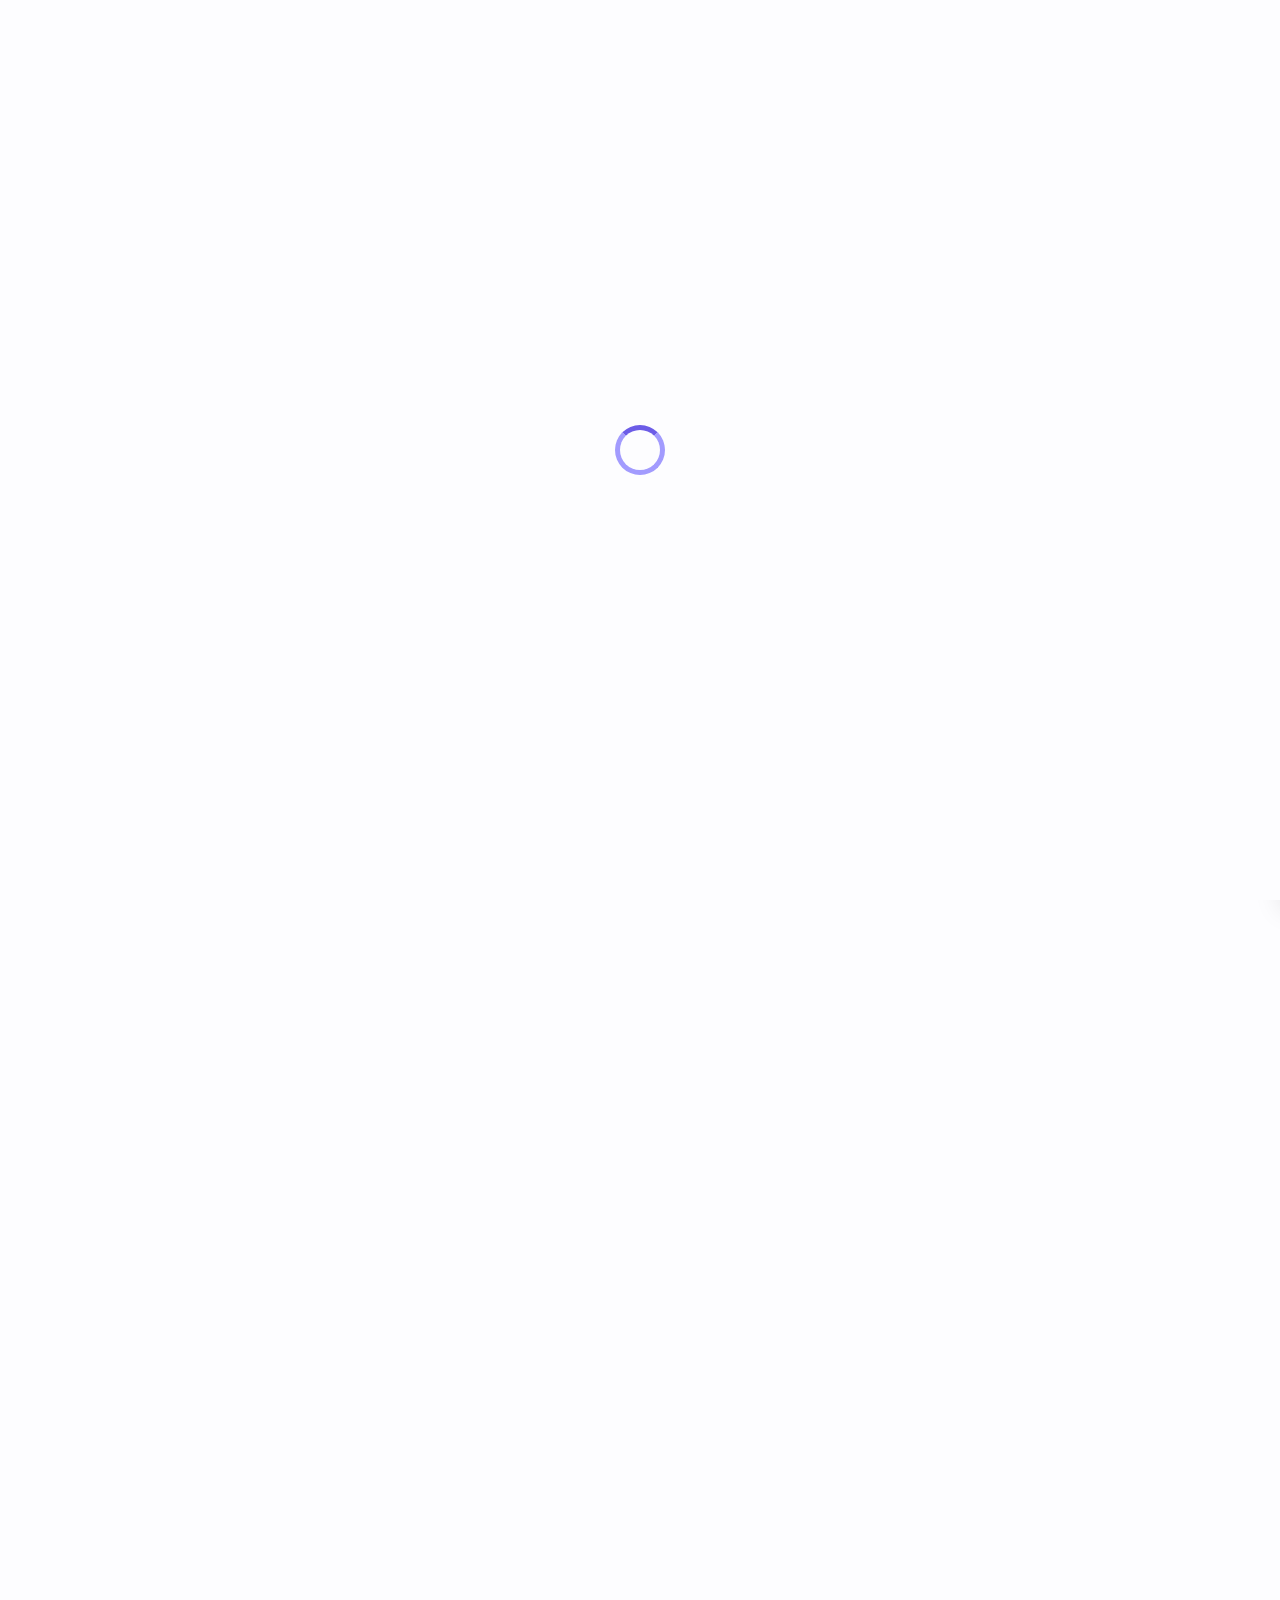
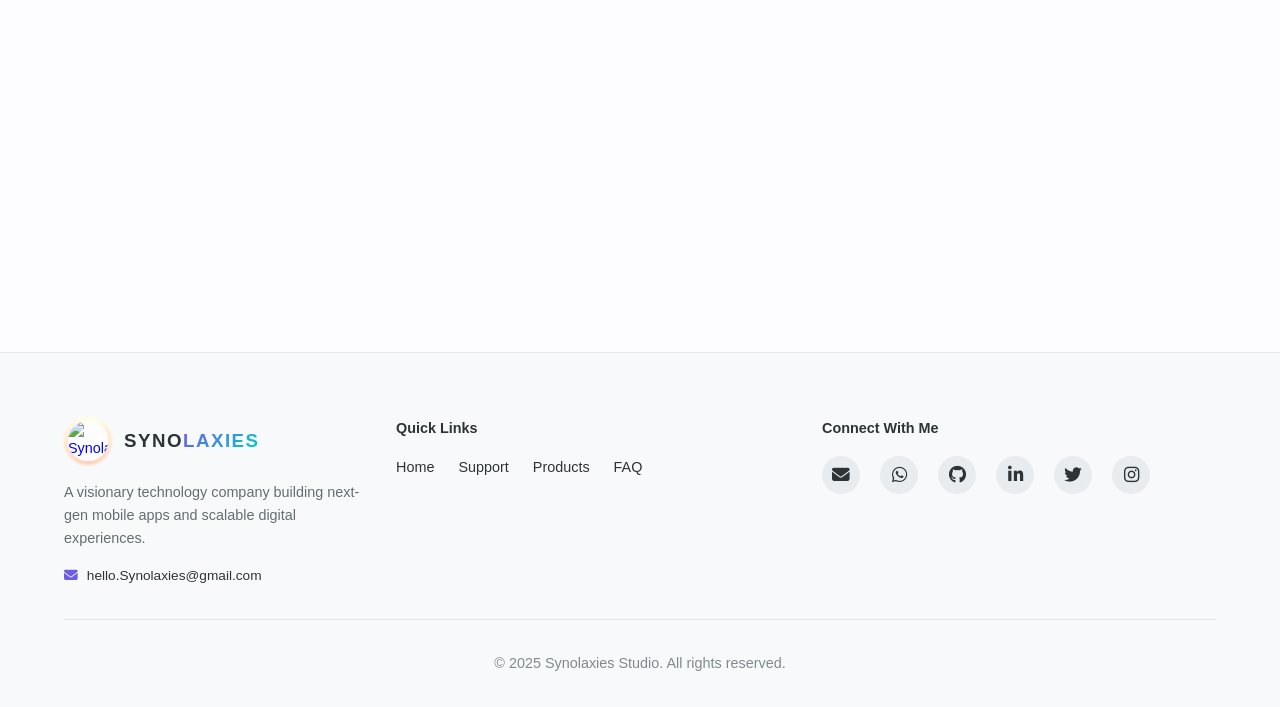
==== commit 5f336bce: "Feat(seo): Enhance site indexing and implement Synolaxies Studio - robots.txt and sitemap.xml for be" ====
--- a/index.html
+++ b/index.html
@@ -5,10 +5,33 @@
   <meta charset="UTF-8">
   <meta name="viewport" content="width=device-width, initial-scale=1.0">
   <meta name="description"
-    content="Synolaxies Studio is a visionary software company building next-generation mobile applications, AI-driven platforms, and highly scalable digital solutions.">
+    content="Synolaxies Studio - Leading software development studio specializing in next-gen mobile apps, AI-driven platforms, and scalable digital solutions for businesses worldwide.">
+  <meta name="keywords" content="Synolaxies Studio, Software Development Company, AI Solutions, Mobile App Development, Custom Software, Scalable Digital Products, UI/UX Design, Synolaxies, Tech Studio, Web Development India, Global IT Services">
+  <meta name="author" content="Synolaxies Studio">
+  <meta name="robots" content="index, follow">
+  <meta name="googlebot" content="index, follow">
+  <link rel="canonical" href="https://synolaxies.github.io/website/">
+  
+  <!-- Google Search Console Verification Placeholder -->
+  <meta name="google-site-verification" content="google9bc55c605a45ce1b" />
+
+  <!-- Open Graph / Facebook -->
+  <meta property="og:type" content="website">
+  <meta property="og:url" content="https://synolaxies.github.io/website/">
+  <meta property="og:title" content="Synolaxies Studio | Next-Gen Digital Solutions">
+  <meta property="og:description" content="Building next-generation mobile applications, AI-driven platforms, and highly scalable digital solutions.">
+  <meta property="og:image" content="https://synolaxies.github.io/website/src/image/synolaxies-logo.png">
+
+  <!-- Twitter -->
+  <meta property="twitter:card" content="summary_large_image">
+  <meta property="twitter:url" content="https://synolaxies.github.io/website/">
+  <meta property="twitter:title" content="Synolaxies Studio | Next-Gen Digital Solutions">
+  <meta property="twitter:description" content="Building next-generation mobile applications, AI-driven platforms, and highly scalable digital solutions.">
+  <meta property="twitter:image" content="https://synolaxies.github.io/website/src/image/synolaxies-logo.png">
+
   <link rel="icon" href="src/image/synolaxies-logo.png" type="image/png">
   <link rel="apple-touch-icon" href="src/image/synolaxies-logo.png">
-  <title>Synolaxies Studio</title>
+  <title>Synolaxies Studio | Next-Gen Digital Solutions</title>
   <link rel="stylesheet" href="https://cdnjs.cloudflare.com/ajax/libs/font-awesome/6.5.2/css/all.min.css">
   <link href="https://fonts.googleapis.com/css2?family=Orbitron:wght@700;900&display=swap" rel="stylesheet">
   <link href="https://fonts.googleapis.com/css2?family=Audiowide&display=swap" rel="stylesheet">
@@ -17,7 +40,7 @@
   <meta name="theme-color" content="#6c5ce7">
   <style>
     .hero h1::after {
-      width: 190px !important;
+      width: 170px !important;
       height: 5px !important;
     }
   </style>
@@ -47,7 +70,7 @@
       <nav class="navbar">
         <a href="#home" class="logo">
           <div class="logo-container">
-            <img src="src/image/synolaxies-logo.png" alt="Mr. Santosh logo" class="logo-img">
+            <img src="src/image/synolaxies-logo.png" alt="Synolaxies Logo" class="logo-img">
           </div>
           <span class="logo-text"
             style="font-family: 'Poppins', sans-serif; font-weight: 900; letter-spacing: 1.5px; text-transform: uppercase; font-size: 1.3em;"><span
@@ -115,7 +138,7 @@
           </button>
           <div class="cta-modal-header">
             <div class="logo-container">
-              <img src="src/image/synolaxies-logo.png" alt="Mr. Santosh" class="logo-img">
+              <img src="src/image/synolaxies-logo.png" alt="Synolaxies Logo" class="logo-img">
             </div>
             <div class="cta-modal-header-text">
               <h2 id="support-modal-title">Support My Work</h2>
@@ -242,7 +265,7 @@
     <div class="drawer-header">
       <a href="#home" class="logo">
         <div class="logo-container">
-          <img src="src/image/synolaxies-logo.png" alt="Santosh" class="logo-img">
+          <img src="src/image/synolaxies-logo.png" alt="Synolaxies Logo" class="logo-img">
         </div>
         <span class="logo-text"
           style="font-family: 'Poppins', sans-serif; font-weight: 900; letter-spacing: 1.5px; text-transform: uppercase; font-size: 1.3em;"><span
@@ -284,7 +307,7 @@
           <div class="footer-brand">
             <a href="#home" class="logo">
               <div class="logo-container">
-                <img src="src/image/synolaxies-logo.png" alt="Mr. Santosh logo" class="logo-img">
+                <img src="src/image/synolaxies-logo.png" alt="Synolaxies Logo" class="logo-img">
               </div>
               <span class="logo-text"
                 style="font-family: 'Poppins', sans-serif; font-weight: 900; letter-spacing: 1.5px; text-transform: uppercase; font-size: 1.3em;"><span
@@ -293,7 +316,7 @@
             </a>
             <p>A visionary technology company building next-gen mobile apps and scalable digital experiences.</p>
             <p style="margin-top: 15px; font-weight: 500; font-size: 0.95em;"><a
-                href="mailto:hello.Synolaxies@gmail.com" style="color: var(--text); text-decoration: none;"><i
+                href="mailto:synolaxies@gmail.com" style="color: var(--text); text-decoration: none;"><i
                   class="fas fa-envelope" style="color: var(--primary); margin-right: 5px;"></i>
                 hello.Synolaxies@gmail.com</a></p>
           </div>
@@ -312,13 +335,13 @@
               <a href="#" id="open-contact-modal-footer-btn" aria-label="Email"><i class="fas fa-envelope"></i></a>
               <a href="https://wa.me/919608547007" target="_blank" rel="noopener noreferrer" aria-label="WhatsApp"><i
                   class="fab fa-whatsapp"></i></a>
-              <a href="https://github.com/Synolaxies" target="_blank" rel="noopener noreferrer" aria-label="GitHub"><i
+              <a href="https://github.com/synolaxies" target="_blank" rel="noopener noreferrer" aria-label="GitHub"><i
                   class="fab fa-github"></i></a>
-              <a href="https://www.linkedin.com/company/Synolaxies" target="_blank" rel="noopener noreferrer"
+              <a href="https://www.linkedin.com/company/synolaxies" target="_blank" rel="noopener noreferrer"
                 aria-label="LinkedIn"><i class="fab fa-linkedin-in"></i></a>
-              <a href="https://x.com/Synolaxies" target="_blank" rel="noopener noreferrer" aria-label="Twitter"><i
+              <a href="https://x.com/synolaxies" target="_blank" rel="noopener noreferrer" aria-label="Twitter"><i
                   class="fab fa-twitter"></i></a>
-              <a href="https://instagram.com/Synolaxies" target="_blank" rel="noopener noreferrer"
+              <a href="https://instagram.com/synolaxies" target="_blank" rel="noopener noreferrer"
                 aria-label="Instagram"><i class="fab fa-instagram"></i></a>
             </div>
           </div>
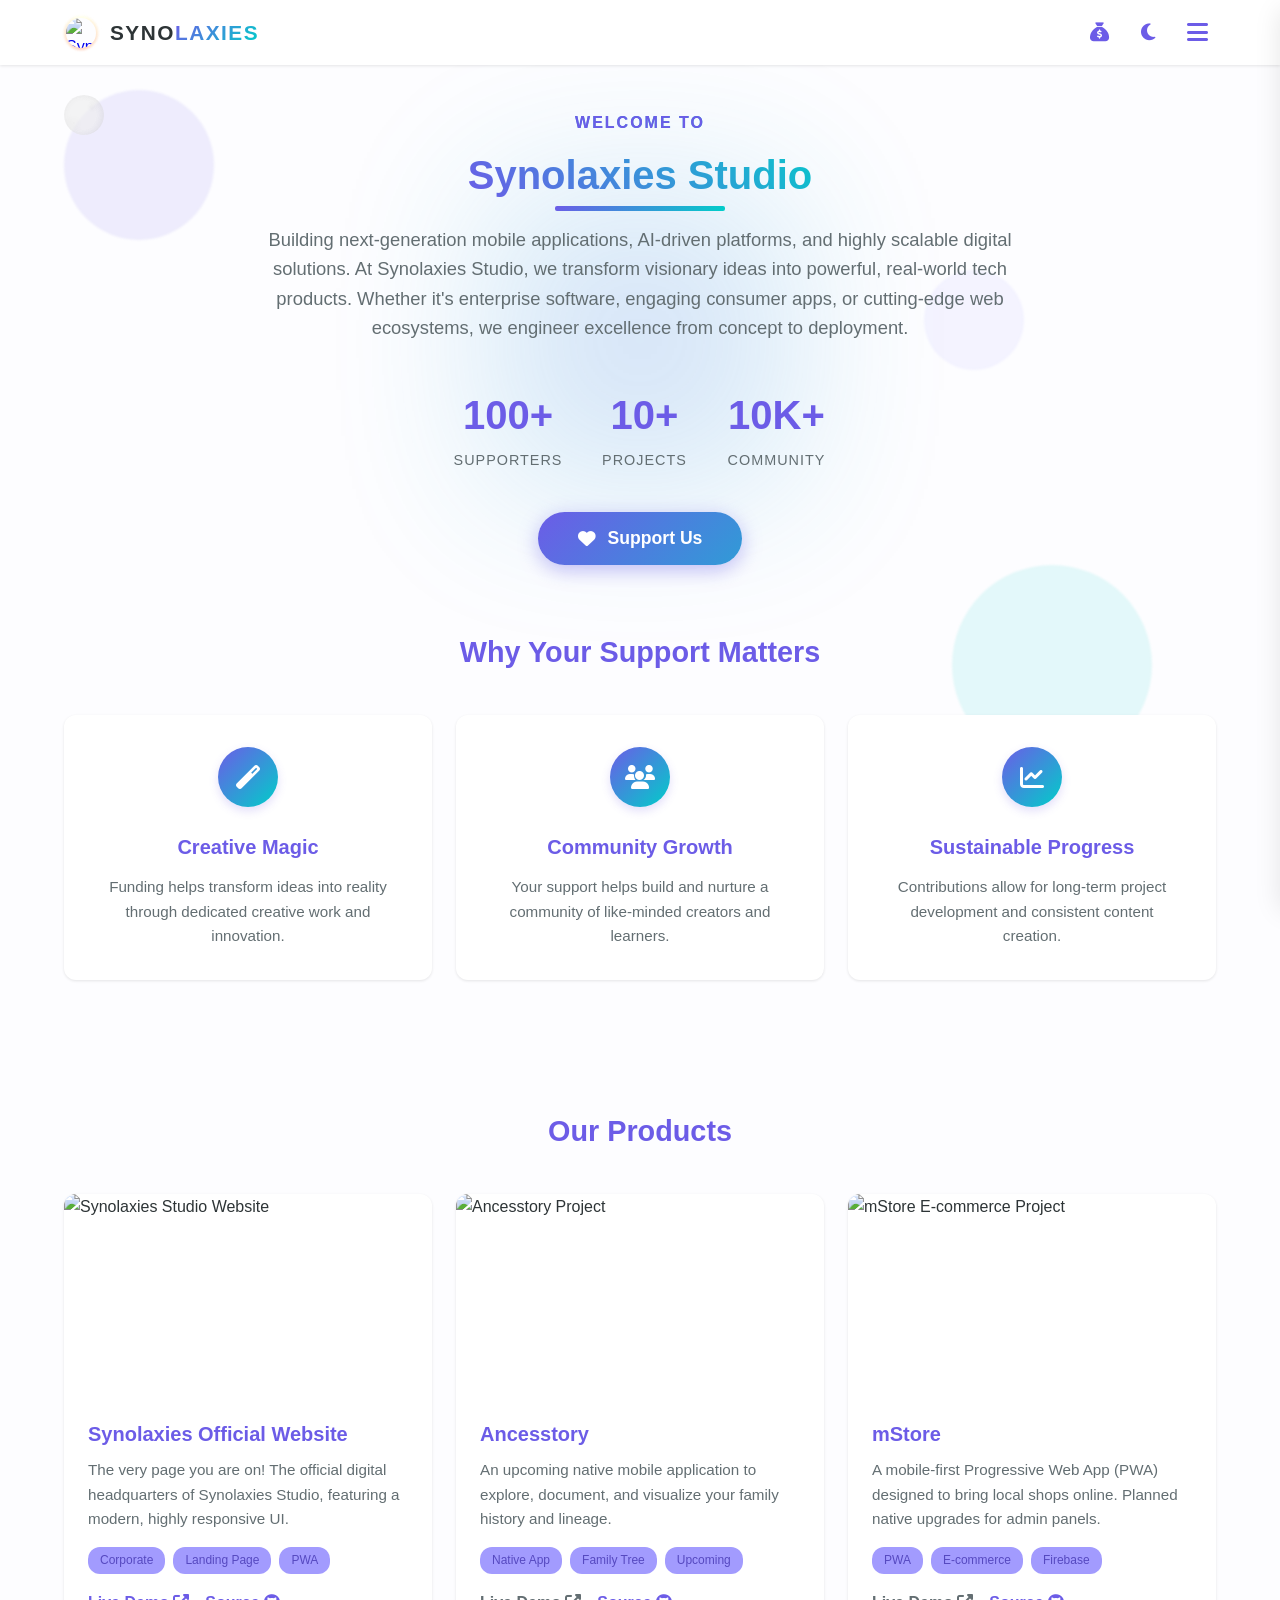
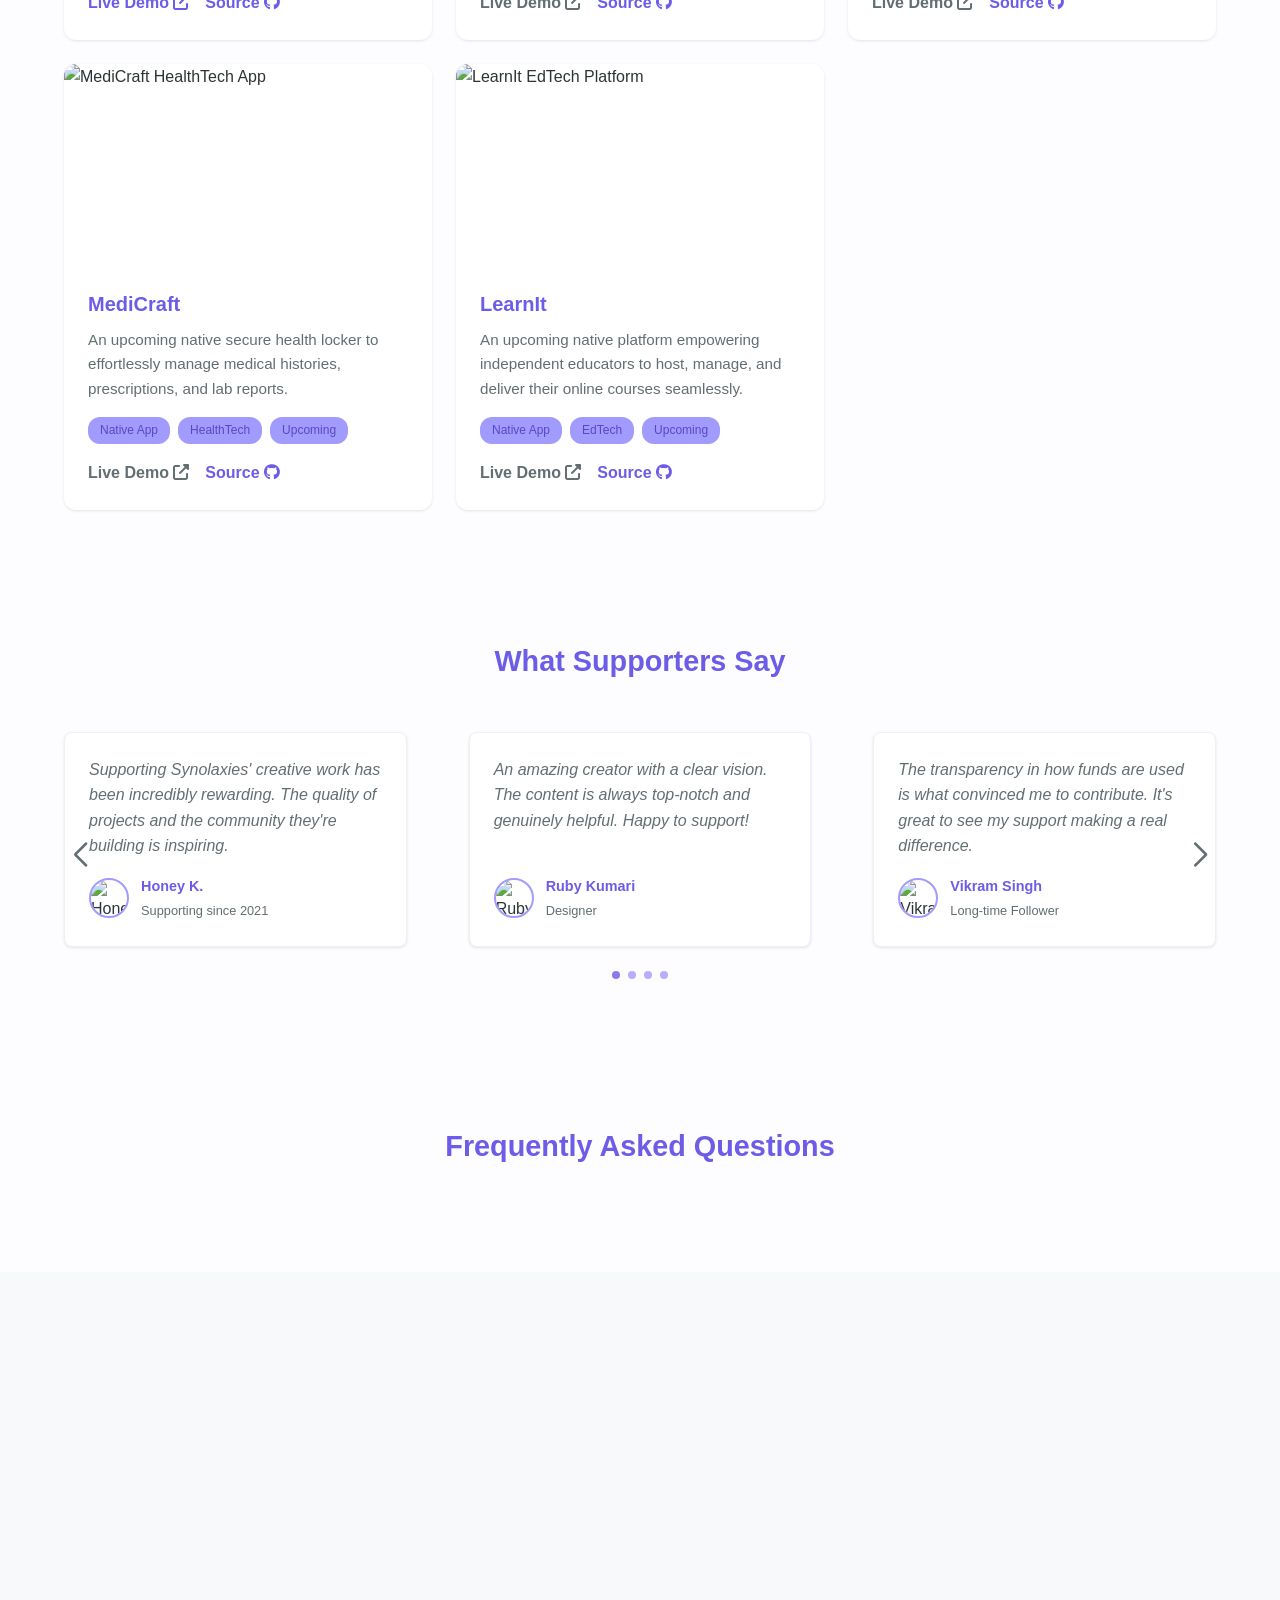
==== commit afde290f: "Improve(seo): Change social card to summary for smaller thumbnail preview" ====
--- a/index.html
+++ b/index.html
@@ -19,18 +19,24 @@
   <meta property="og:type" content="website">
   <meta property="og:url" content="https://synolaxies.github.io/website/">
   <meta property="og:title" content="Synolaxies Studio | Next-Gen Digital Solutions">
-  <meta property="og:description" content="Building next-generation mobile applications, AI-driven platforms, and highly scalable digital solutions.">
+  <meta property="og:description" content="Leading software development studio specializing in next-gen mobile apps, AI-driven platforms, and scalable digital solutions for businesses worldwide.">
   <meta property="og:image" content="https://synolaxies.github.io/website/src/image/synolaxies-logo.png">
+  <meta property="og:image:secure_url" content="https://synolaxies.github.io/website/src/image/synolaxies-logo.png">
+  <meta property="og:image:type" content="image/png">
+  <meta property="og:image:width" content="300">
+  <meta property="og:image:height" content="300">
+  <meta property="og:image:alt" content="Synolaxies Studio Logo">
 
   <!-- Twitter -->
-  <meta property="twitter:card" content="summary_large_image">
-  <meta property="twitter:url" content="https://synolaxies.github.io/website/">
-  <meta property="twitter:title" content="Synolaxies Studio | Next-Gen Digital Solutions">
-  <meta property="twitter:description" content="Building next-generation mobile applications, AI-driven platforms, and highly scalable digital solutions.">
-  <meta property="twitter:image" content="https://synolaxies.github.io/website/src/image/synolaxies-logo.png">
+  <meta name="twitter:card" content="summary">
+  <meta name="twitter:url" content="https://synolaxies.github.io/website/">
+  <meta name="twitter:title" content="Synolaxies Studio | Next-Gen Digital Solutions">
+  <meta name="twitter:description" content="Leading software development studio specializing in next-gen mobile apps, AI-driven platforms, and scalable digital solutions for businesses worldwide.">
+  <meta name="twitter:image" content="https://synolaxies.github.io/website/src/image/synolaxies-logo.png">
 
   <link rel="icon" href="src/image/synolaxies-logo.png" type="image/png">
   <link rel="apple-touch-icon" href="src/image/synolaxies-logo.png">
+  <meta itemprop="image" content="https://synolaxies.github.io/website/src/image/synolaxies-logo.png">
   <title>Synolaxies Studio | Next-Gen Digital Solutions</title>
   <link rel="stylesheet" href="https://cdnjs.cloudflare.com/ajax/libs/font-awesome/6.5.2/css/all.min.css">
   <link href="https://fonts.googleapis.com/css2?family=Orbitron:wght@700;900&display=swap" rel="stylesheet">
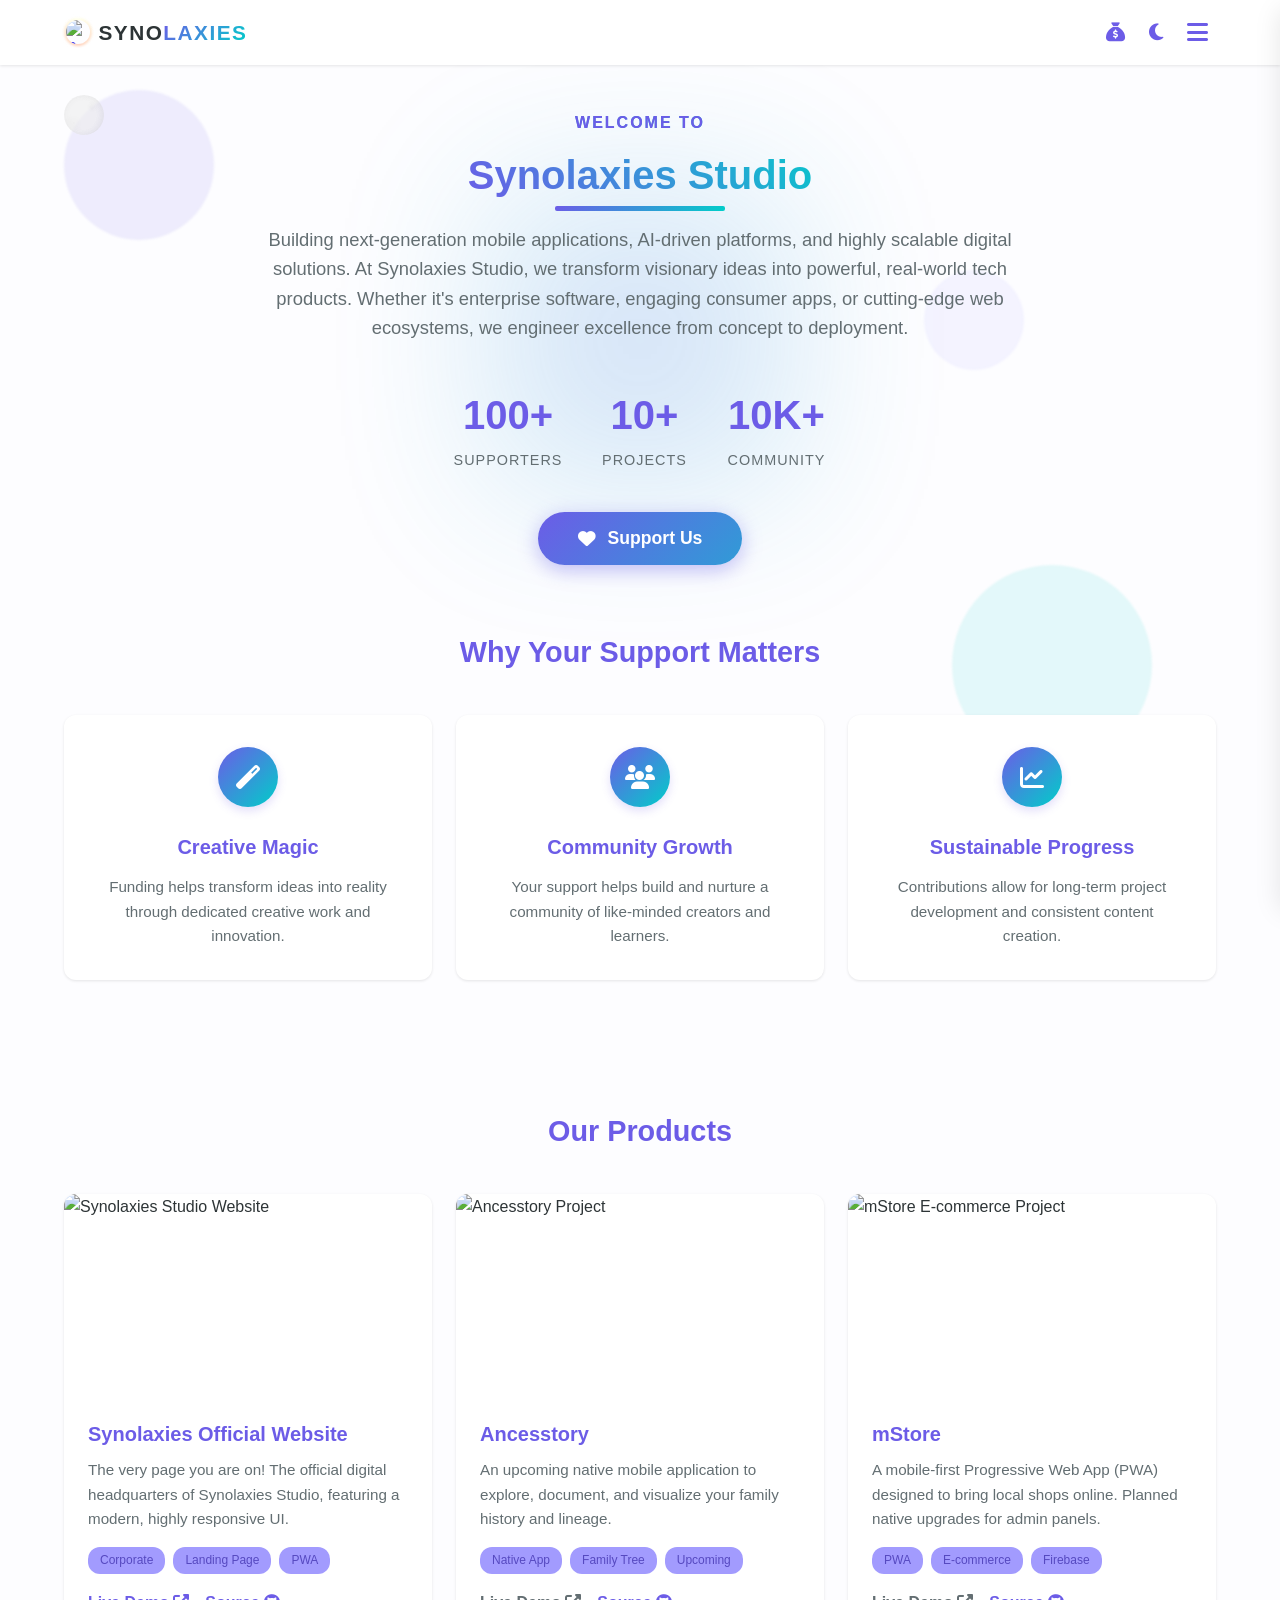
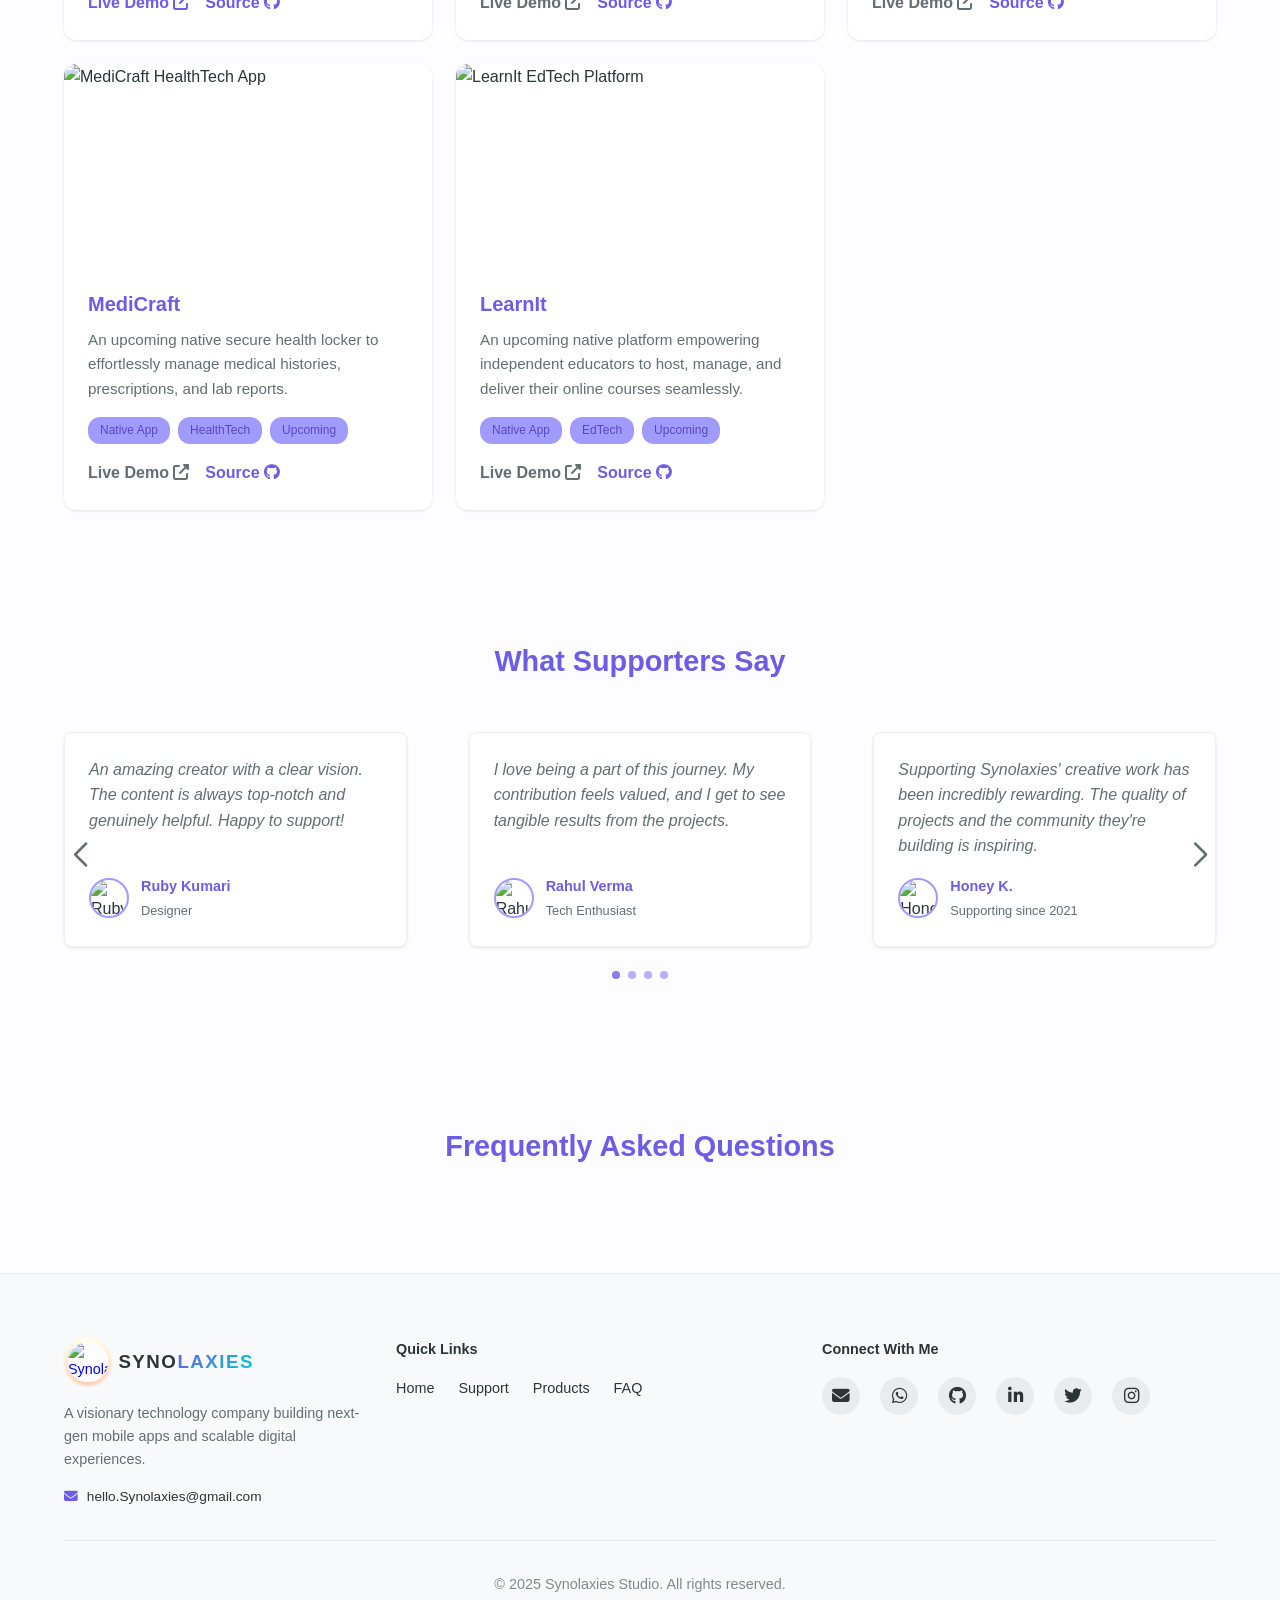
==== commit 1af6b37f: "Improve(ui): Refine logo sizes and header layout for minimal aesthetic" ====
--- a/index.html
+++ b/index.html
@@ -18,20 +18,20 @@
   <!-- Open Graph / Facebook -->
   <meta property="og:type" content="website">
   <meta property="og:url" content="https://synolaxies.github.io/website/">
-  <meta property="og:title" content="Synolaxies Studio | Next-Gen Digital Solutions">
-  <meta property="og:description" content="Leading software development studio specializing in next-gen mobile apps, AI-driven platforms, and scalable digital solutions for businesses worldwide.">
+  <meta property="og:title" content="Synolaxies Studio | Digital Solutions">
+  <meta property="og:description" content="Leading software development studio specializing in mobile apps, AI platforms, and scalable digital solutions.">
   <meta property="og:image" content="https://synolaxies.github.io/website/src/image/synolaxies-logo.png">
   <meta property="og:image:secure_url" content="https://synolaxies.github.io/website/src/image/synolaxies-logo.png">
   <meta property="og:image:type" content="image/png">
-  <meta property="og:image:width" content="300">
-  <meta property="og:image:height" content="300">
+  <meta property="og:image:width" content="48">
+  <meta property="og:image:height" content="48">
   <meta property="og:image:alt" content="Synolaxies Studio Logo">
 
   <!-- Twitter -->
   <meta name="twitter:card" content="summary">
   <meta name="twitter:url" content="https://synolaxies.github.io/website/">
   <meta name="twitter:title" content="Synolaxies Studio | Next-Gen Digital Solutions">
-  <meta name="twitter:description" content="Leading software development studio specializing in next-gen mobile apps, AI-driven platforms, and scalable digital solutions for businesses worldwide.">
+  <meta name="twitter:description" content="Innovative software studio building next-gen digital products.">
   <meta name="twitter:image" content="https://synolaxies.github.io/website/src/image/synolaxies-logo.png">
 
   <link rel="icon" href="src/image/synolaxies-logo.png" type="image/png">
--- a/src/styles/style.css
+++ b/src/styles/style.css
@@ -270,7 +270,7 @@
     .header-actions {
       display: flex;
       align-items: center;
-      gap: 1rem;
+      gap: 0.5rem;
     }
 
     .cta-btn-small {
@@ -307,7 +307,7 @@
 .logo {
   display: flex;
   align-items: center;
-  gap: 0.75rem;
+  gap: 0.4rem;
   text-decoration: none;
 }
 
@@ -370,8 +370,8 @@
 
 /* Make header logo smaller for a more compact look */
 header .logo-img {
-  width: 30px;
-  height: 30px;
+  width: 24px;
+  height: 24px;
 }
 header .logo-container {
   padding: 2px;
@@ -440,6 +440,13 @@
       transform: translateX(0);
     }
 
+    .drawer-header .logo-img {
+      width: 18px;
+      height: 18px;
+    }
+    .drawer-header .logo-text {
+      font-size: 1rem;
+    }
     .drawer-header {
       display: flex;
       justify-content: space-between;
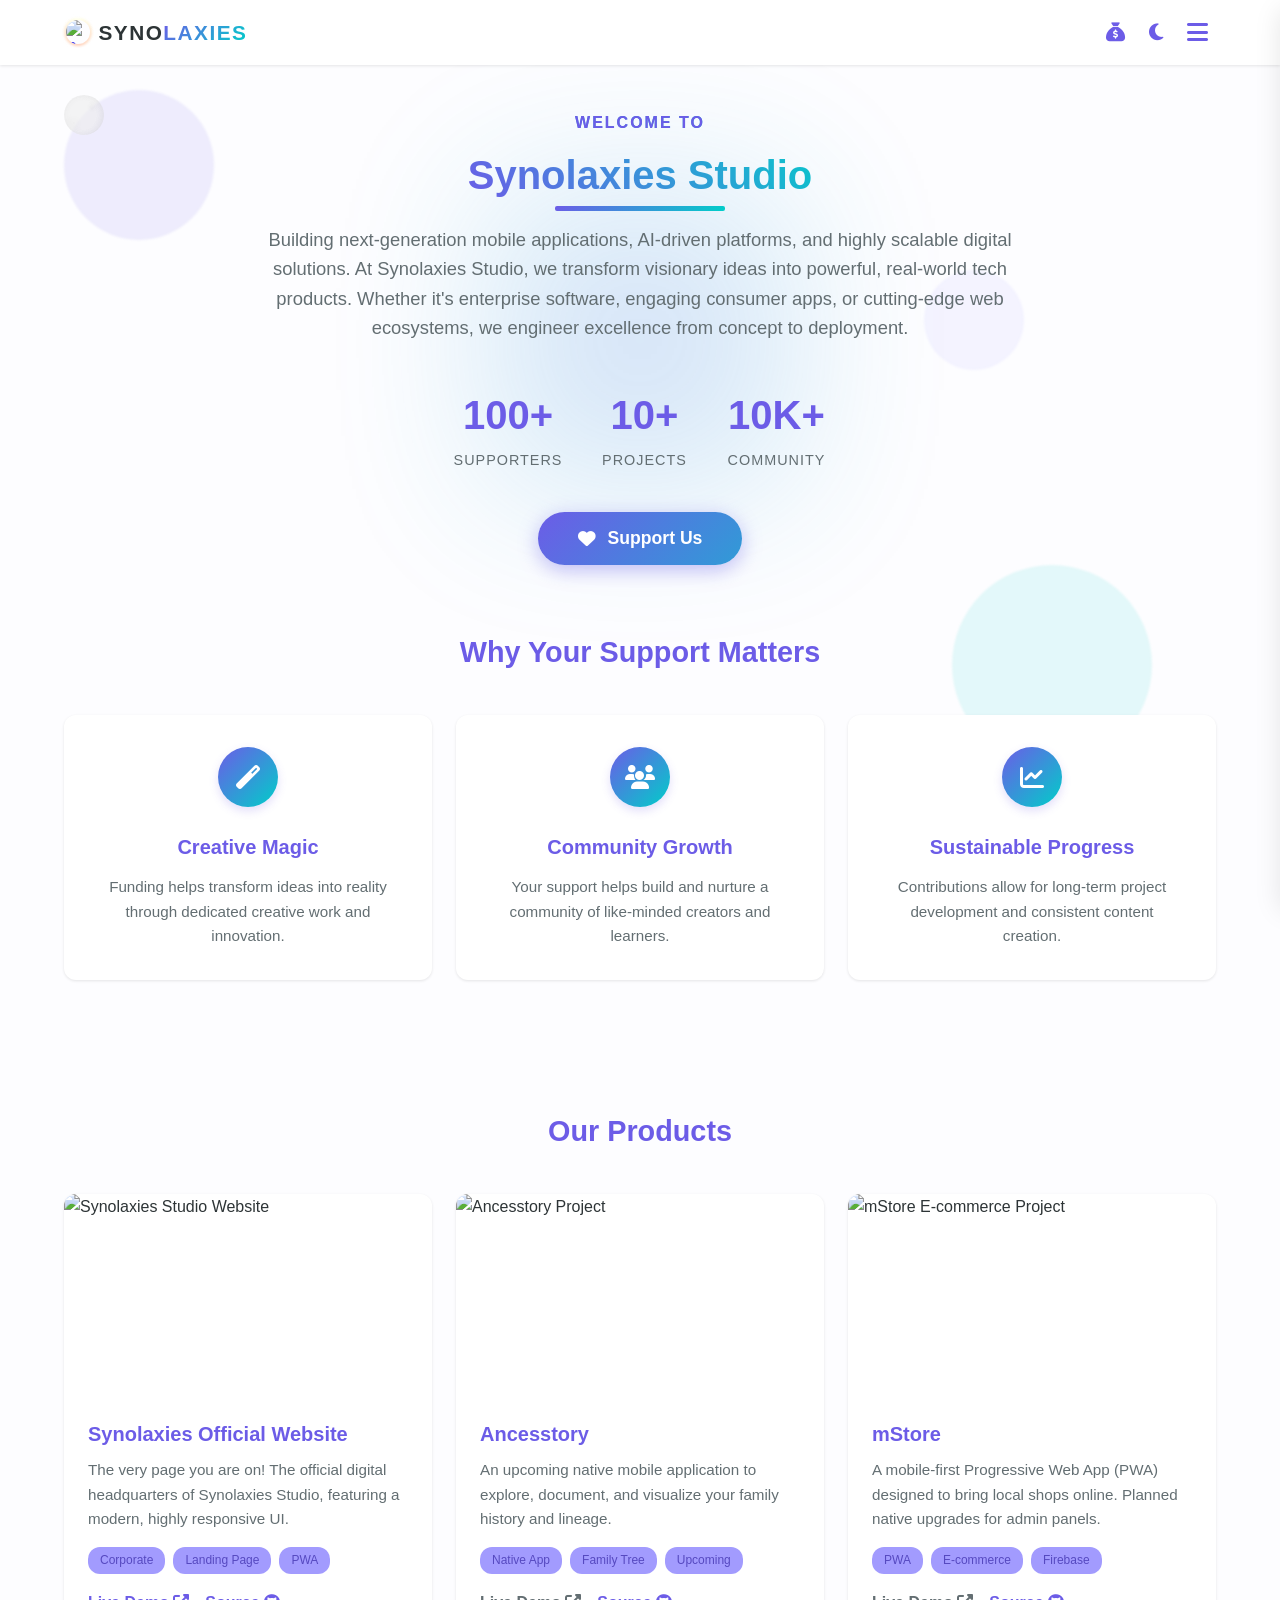
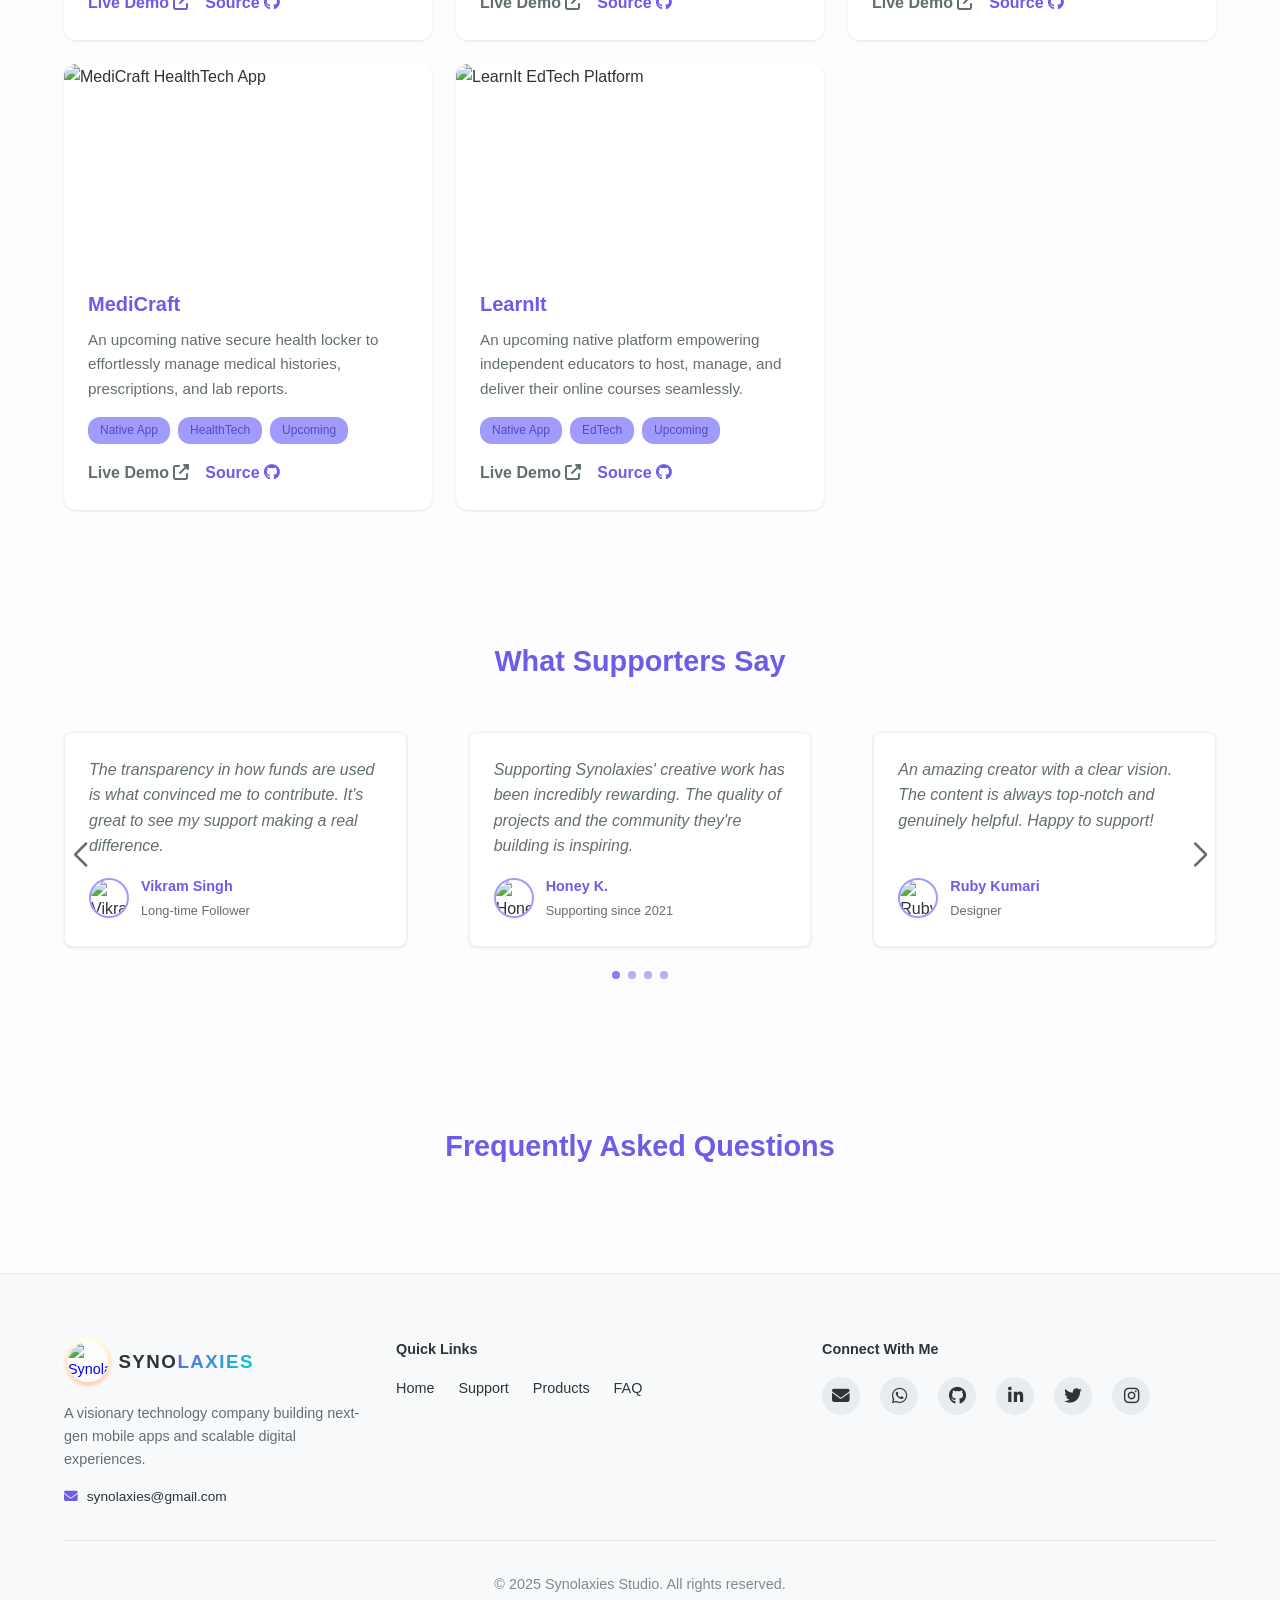
==== commit c1692b69: "Improve(branding): Update contact email and payment link Improved: - Updated official contact email " ====
--- a/index.html
+++ b/index.html
@@ -6,12 +6,13 @@
   <meta name="viewport" content="width=device-width, initial-scale=1.0">
   <meta name="description"
     content="Synolaxies Studio - Leading software development studio specializing in next-gen mobile apps, AI-driven platforms, and scalable digital solutions for businesses worldwide.">
-  <meta name="keywords" content="Synolaxies Studio, Software Development Company, AI Solutions, Mobile App Development, Custom Software, Scalable Digital Products, UI/UX Design, Synolaxies, Tech Studio, Web Development India, Global IT Services">
+  <meta name="keywords"
+    content="Synolaxies Studio, Software Development Company, AI Solutions, Mobile App Development, Custom Software, Scalable Digital Products, UI/UX Design, Synolaxies, Tech Studio, Web Development India, Global IT Services">
   <meta name="author" content="Synolaxies Studio">
   <meta name="robots" content="index, follow">
   <meta name="googlebot" content="index, follow">
   <link rel="canonical" href="https://synolaxies.github.io/website/">
-  
+
   <!-- Google Search Console Verification Placeholder -->
   <meta name="google-site-verification" content="google9bc55c605a45ce1b" />
 
@@ -19,7 +20,8 @@
   <meta property="og:type" content="website">
   <meta property="og:url" content="https://synolaxies.github.io/website/">
   <meta property="og:title" content="Synolaxies Studio | Digital Solutions">
-  <meta property="og:description" content="Leading software development studio specializing in mobile apps, AI platforms, and scalable digital solutions.">
+  <meta property="og:description"
+    content="Leading software development studio specializing in mobile apps, AI platforms, and scalable digital solutions.">
   <meta property="og:image" content="https://synolaxies.github.io/website/src/image/synolaxies-logo.png">
   <meta property="og:image:secure_url" content="https://synolaxies.github.io/website/src/image/synolaxies-logo.png">
   <meta property="og:image:type" content="image/png">
@@ -321,10 +323,10 @@
                   style="background: linear-gradient(135deg, var(--primary), var(--accent)); -webkit-background-clip: text; -webkit-text-fill-color: transparent;">laxies</span></span>
             </a>
             <p>A visionary technology company building next-gen mobile apps and scalable digital experiences.</p>
-            <p style="margin-top: 15px; font-weight: 500; font-size: 0.95em;"><a
-                href="mailto:synolaxies@gmail.com" style="color: var(--text); text-decoration: none;"><i
-                  class="fas fa-envelope" style="color: var(--primary); margin-right: 5px;"></i>
-                hello.Synolaxies@gmail.com</a></p>
+            <p style="margin-top: 15px; font-weight: 500; font-size: 0.95em;"><a href="mailto:synolaxies@gmail.com"
+                style="color: var(--text); text-decoration: none;"><i class="fas fa-envelope"
+                  style="color: var(--primary); margin-right: 5px;"></i>
+                synolaxies@gmail.com</a></p>
           </div>
           <div class="footer-nav-links">
             <h4>Quick Links</h4>
@@ -368,8 +370,8 @@
       </button>
       <h2>Get in Touch</h2>
       <p>Have a question or want to collaborate? Send me a message or email us directly at <a
-          href="mailto:hello.Synolaxies@gmail.com"
-          style="color: var(--primary); font-weight: 600;">hello.Synolaxies@gmail.com</a></p>
+          href="mailto:synolaxies@gmail.com" style="color: var(--primary); font-weight: 600;">synolaxies@gmail.com</a>
+      </p>
       <form class="contact-form" id="contact-form" data-netlify="true" name="contact" method="POST">
         <input type="hidden" name="form-name" value="contact" />
         <div class="form-group">
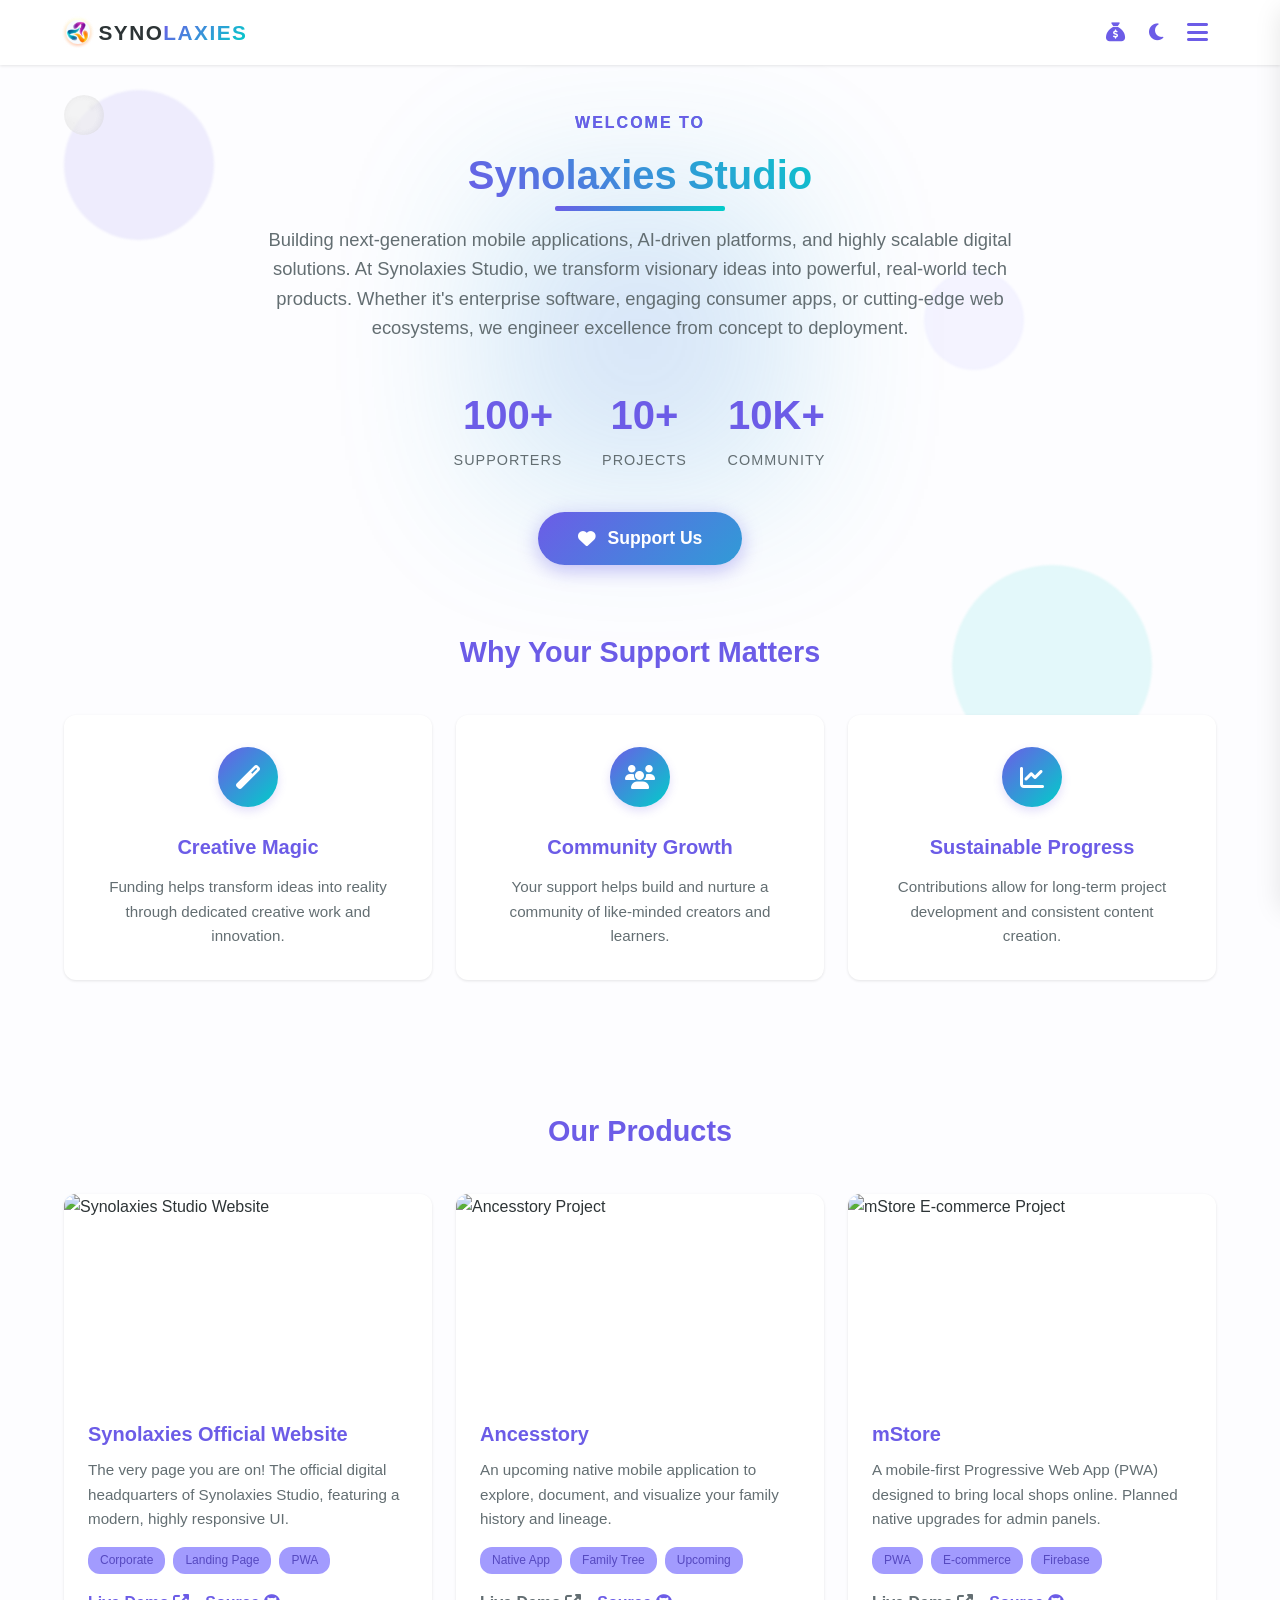
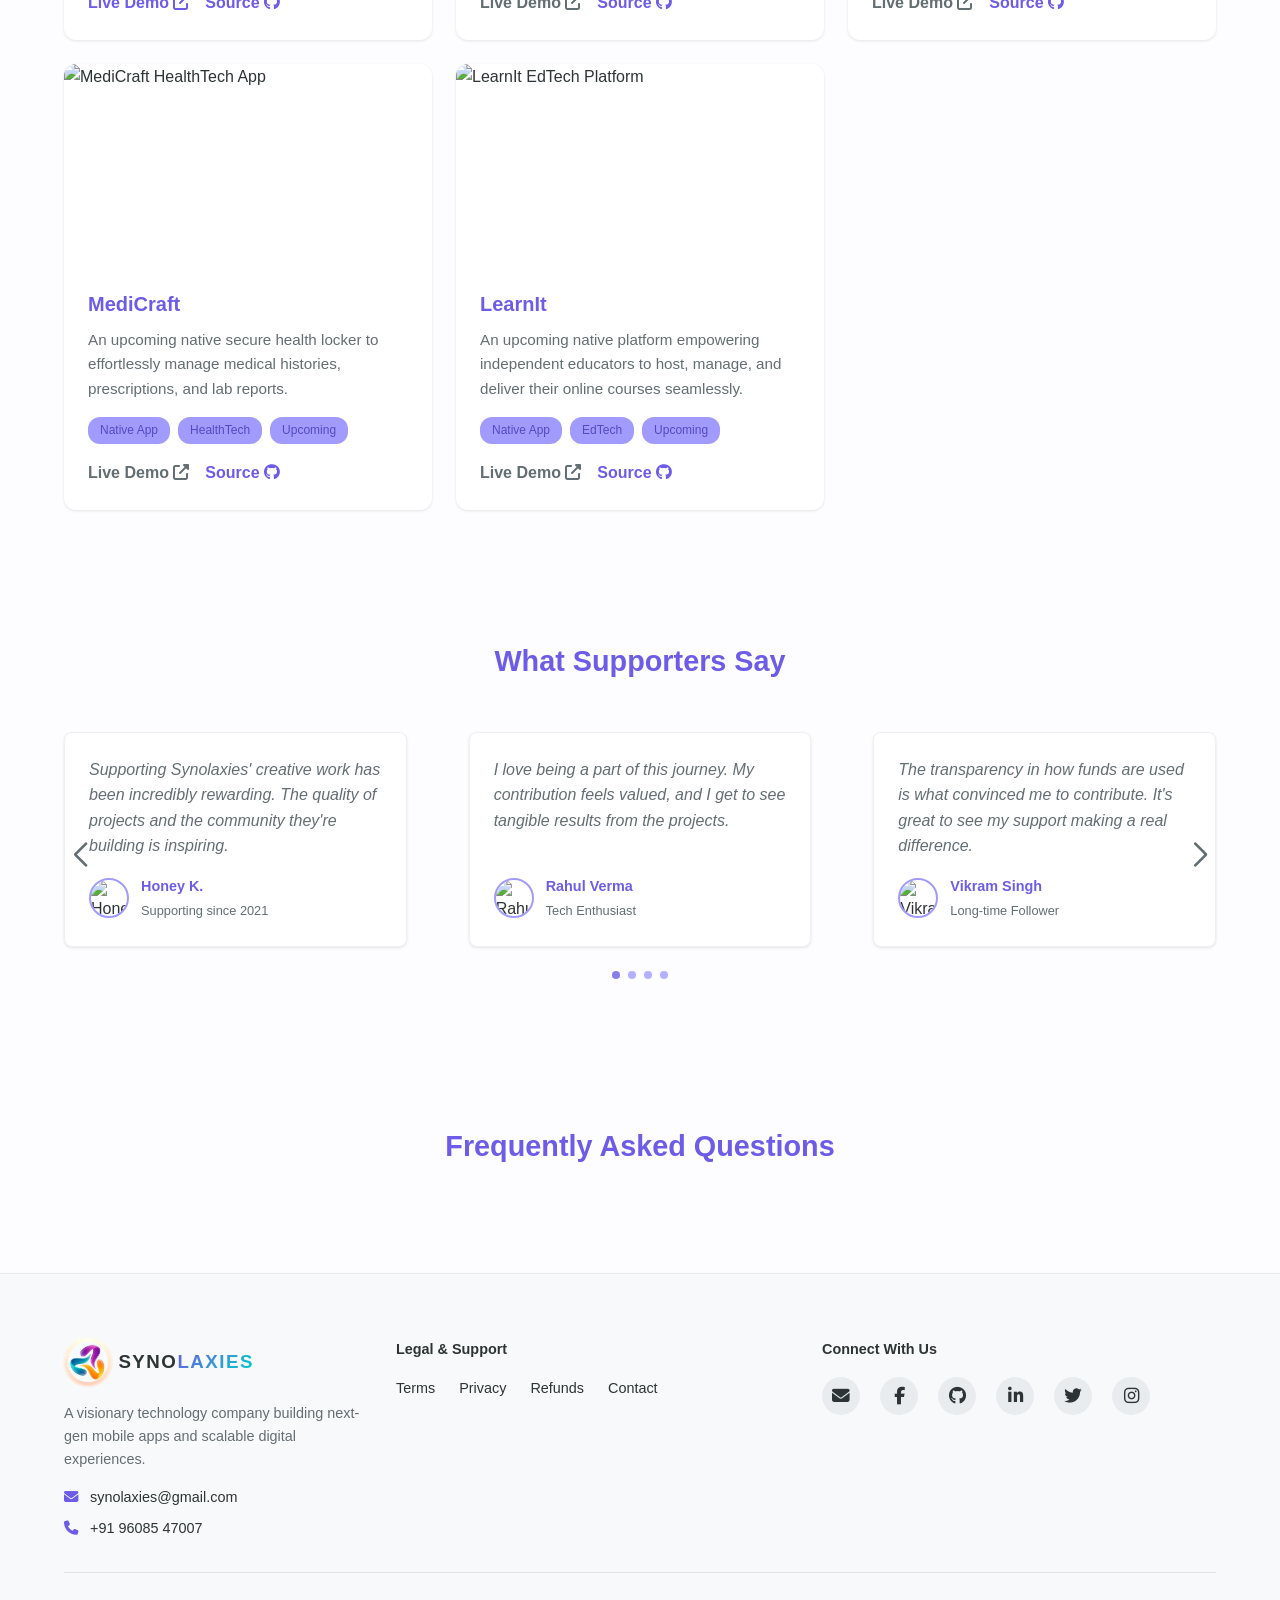
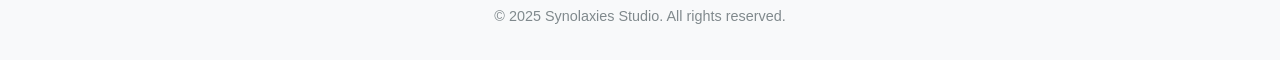
==== commit af33abd6: "Improve(ui): Upgrade branding with PNG logo and refine UI components Improved: - Upgraded favicon an" ====
--- a/index.html
+++ b/index.html
@@ -78,7 +78,7 @@
       <nav class="navbar">
         <a href="#home" class="logo">
           <div class="logo-container">
-            <img src="src/image/synolaxies-logo.png" alt="Synolaxies Logo" class="logo-img">
+            <img src="src/image/synolaxies-logo.jpg" alt="Synolaxies Logo" class="logo-img">
           </div>
           <span class="logo-text"
             style="font-family: 'Poppins', sans-serif; font-weight: 900; letter-spacing: 1.5px; text-transform: uppercase; font-size: 1.3em;"><span
@@ -146,7 +146,7 @@
           </button>
           <div class="cta-modal-header">
             <div class="logo-container">
-              <img src="src/image/synolaxies-logo.png" alt="Synolaxies Logo" class="logo-img">
+              <img src="src/image/synolaxies-logo.jpg" alt="Synolaxies Logo" class="logo-img">
             </div>
             <div class="cta-modal-header-text">
               <h2 id="support-modal-title">Support My Work</h2>
@@ -167,6 +167,7 @@
           </div>
         </div>
       </div>
+
 
       <section class="value-props scroll-target" id="features">
         <h2 class="section-title">Why Your Support Matters</h2>
@@ -273,7 +274,7 @@
     <div class="drawer-header">
       <a href="#home" class="logo">
         <div class="logo-container">
-          <img src="src/image/synolaxies-logo.png" alt="Synolaxies Logo" class="logo-img">
+          <img src="src/image/synolaxies-logo.jpg" alt="Synolaxies Logo" class="logo-img">
         </div>
         <span class="logo-text"
           style="font-family: 'Poppins', sans-serif; font-weight: 900; letter-spacing: 1.5px; text-transform: uppercase; font-size: 1.3em;"><span
@@ -315,7 +316,7 @@
           <div class="footer-brand">
             <a href="#home" class="logo">
               <div class="logo-container">
-                <img src="src/image/synolaxies-logo.png" alt="Synolaxies Logo" class="logo-img">
+                <img src="src/image/synolaxies-logo.jpg" alt="Synolaxies Logo" class="logo-img">
               </div>
               <span class="logo-text"
                 style="font-family: 'Poppins', sans-serif; font-weight: 900; letter-spacing: 1.5px; text-transform: uppercase; font-size: 1.3em;"><span
@@ -323,26 +324,29 @@
                   style="background: linear-gradient(135deg, var(--primary), var(--accent)); -webkit-background-clip: text; -webkit-text-fill-color: transparent;">laxies</span></span>
             </a>
             <p>A visionary technology company building next-gen mobile apps and scalable digital experiences.</p>
-            <p style="margin-top: 15px; font-weight: 500; font-size: 0.95em;"><a href="mailto:synolaxies@gmail.com"
-                style="color: var(--text); text-decoration: none;"><i class="fas fa-envelope"
-                  style="color: var(--primary); margin-right: 5px;"></i>
-                synolaxies@gmail.com</a></p>
+            <div style="margin-top: 15px; font-weight: 500; font-size: 0.95em;">
+              <p style="margin-bottom: 8px;"><a href="mailto:synolaxies@gmail.com"
+                  style="color: var(--text); text-decoration: none;"><i class="fas fa-envelope"
+                    style="color: var(--primary); margin-right: 8px;"></i> synolaxies@gmail.com</a></p>
+              <p><a href="tel:+919608547007" style="color: var(--text); text-decoration: none;"><i class="fas fa-phone"
+                    style="color: var(--primary); margin-right: 8px;"></i> +91 96085 47007</a></p>
+            </div>
           </div>
           <div class="footer-nav-links">
-            <h4>Quick Links</h4>
+            <h4>Legal & Support</h4>
             <div class="links-row">
-              <a href="#home">Home</a>
-              <a href="#support">Support</a>
-              <a href="#projects">Products</a>
-              <a href="#faq">FAQ</a>
+              <a href="legal/terms.html">Terms</a>
+              <a href="legal/privacy.html">Privacy</a>
+              <a href="legal/refund.html">Refunds</a>
+              <a href="legal/contact.html">Contact</a>
             </div>
           </div>
           <div class="footer-social">
-            <h4>Connect With Me</h4>
+            <h4>Connect With Us</h4>
             <div class="social-links">
               <a href="#" id="open-contact-modal-footer-btn" aria-label="Email"><i class="fas fa-envelope"></i></a>
-              <a href="https://wa.me/919608547007" target="_blank" rel="noopener noreferrer" aria-label="WhatsApp"><i
-                  class="fab fa-whatsapp"></i></a>
+              <a href="https://facebook.com/synolaxies" target="_blank" rel="noopener noreferrer" aria-label="Facebook"><i
+                  class="fab fa-facebook-f"></i></a>
               <a href="https://github.com/synolaxies" target="_blank" rel="noopener noreferrer" aria-label="GitHub"><i
                   class="fab fa-github"></i></a>
               <a href="https://www.linkedin.com/company/synolaxies" target="_blank" rel="noopener noreferrer"
@@ -418,6 +422,7 @@
   <script src="https://cdn.jsdelivr.net/particles.js/2.0.0/particles.min.js"></script>
   <script src="src/scripts/particles-config.js"></script>
   <script src="https://unpkg.com/swiper/swiper-bundle.min.js"></script>
+  <script src="https://checkout.razorpay.com/v1/checkout.js"></script>
   <script src="src/scripts/script.js"></script>
 </body>
 
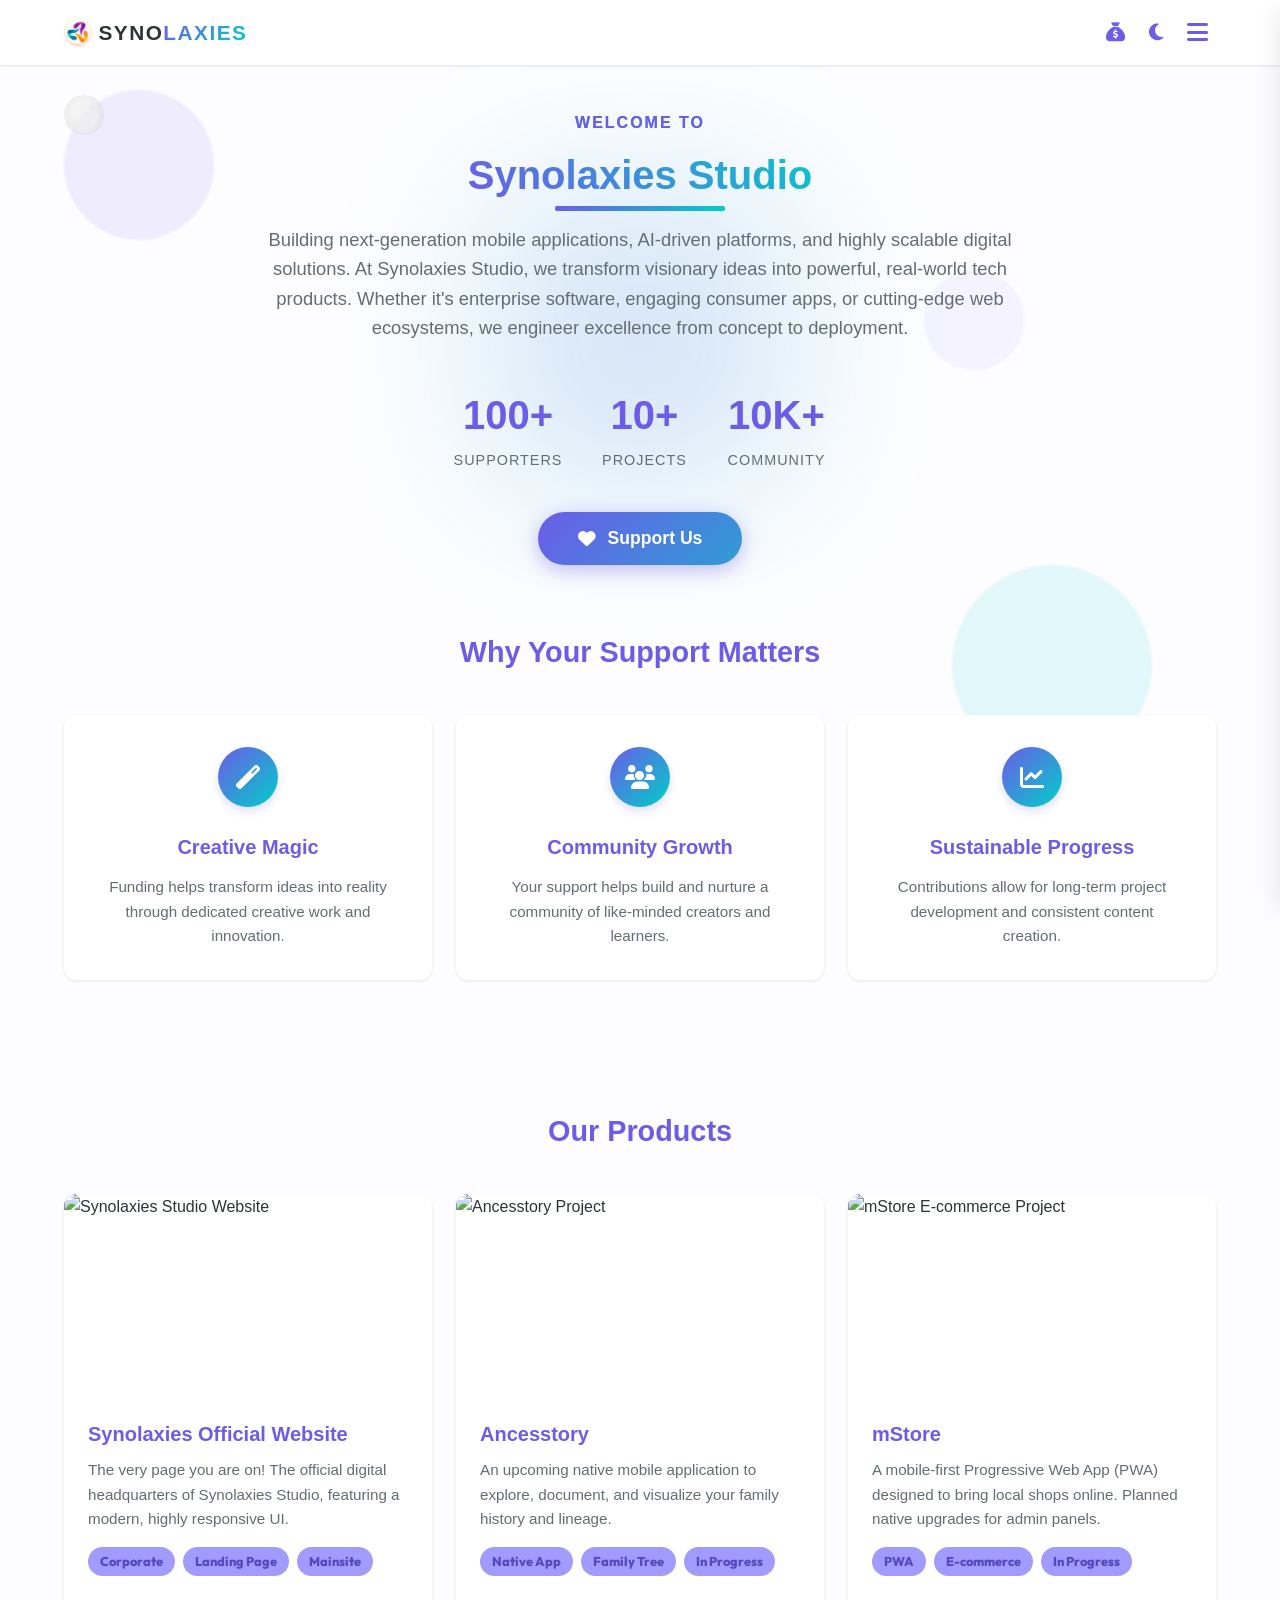
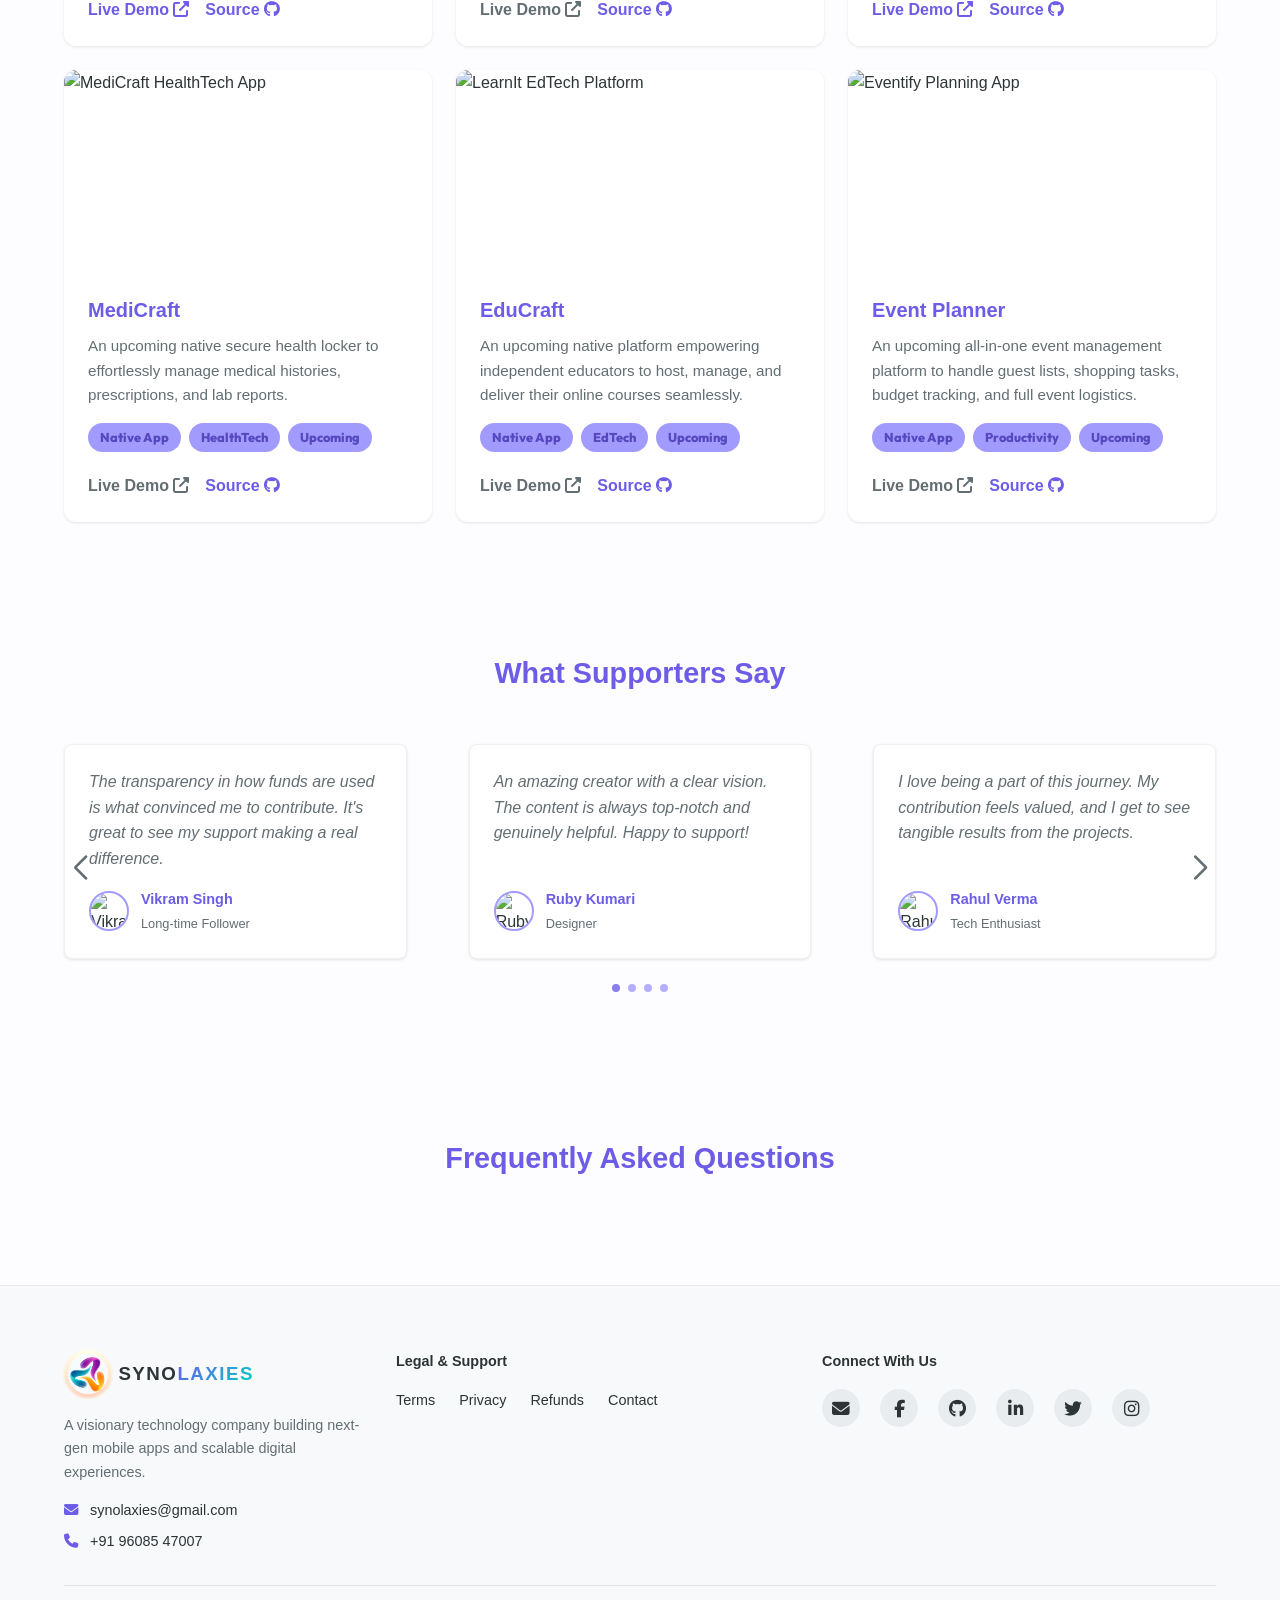
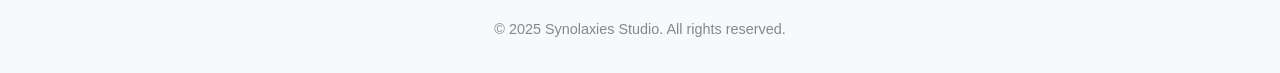
==== commit 19c07db1: "Improve(projects): Update projects data and enhance tags UI Improved: - Enabled horizontal scrolling" ====
--- a/index.html
+++ b/index.html
@@ -41,7 +41,7 @@
   <meta itemprop="image" content="https://synolaxies.github.io/website/src/image/synolaxies-logo.png">
   <title>Synolaxies Studio | Next-Gen Digital Solutions</title>
   <link rel="stylesheet" href="https://cdnjs.cloudflare.com/ajax/libs/font-awesome/6.5.2/css/all.min.css">
-  <link href="https://fonts.googleapis.com/css2?family=Orbitron:wght@700;900&display=swap" rel="stylesheet">
+  <link href="https://fonts.googleapis.com/css2?family=Orbitron:wght@700;900&family=Inter:wght@400;600;700&family=Outfit:wght@400;600;800&display=swap" rel="stylesheet">
   <link href="https://fonts.googleapis.com/css2?family=Audiowide&display=swap" rel="stylesheet">
   <link rel="stylesheet" href="https://unpkg.com/swiper/swiper-bundle.min.css" />
   <link rel="stylesheet" href="src/styles/style.css">
@@ -345,8 +345,8 @@
             <h4>Connect With Us</h4>
             <div class="social-links">
               <a href="#" id="open-contact-modal-footer-btn" aria-label="Email"><i class="fas fa-envelope"></i></a>
-              <a href="https://facebook.com/synolaxies" target="_blank" rel="noopener noreferrer" aria-label="Facebook"><i
-                  class="fab fa-facebook-f"></i></a>
+              <a href="https://facebook.com/synolaxies" target="_blank" rel="noopener noreferrer"
+                aria-label="Facebook"><i class="fab fa-facebook-f"></i></a>
               <a href="https://github.com/synolaxies" target="_blank" rel="noopener noreferrer" aria-label="GitHub"><i
                   class="fab fa-github"></i></a>
               <a href="https://www.linkedin.com/company/synolaxies" target="_blank" rel="noopener noreferrer"
--- a/src/styles/style.css
+++ b/src/styles/style.css
@@ -599,6 +599,12 @@
       word-break: break-all;
     }
 
+    .section-title {
+      text-align: center;
+      width: 100%;
+      margin-bottom: 3rem;
+    }
+
     /* FAQ Section */
     .faq-section {
       padding: 4rem 0;
@@ -1160,18 +1166,29 @@
 
     .project-tags {
       display: flex;
-      flex-wrap: wrap;
+      flex-wrap: nowrap; /* Prevent wrapping to second line */
       gap: 0.5rem;
       margin-bottom: 1rem;
+      overflow-x: auto; /* Enable horizontal scrolling */
+      scrollbar-width: none; /* Hide scrollbar for Firefox */
+      -ms-overflow-style: none; /* Hide scrollbar for IE/Edge */
+      padding-bottom: 5px;
+    }
+
+    .project-tags::-webkit-scrollbar {
+      display: none; /* Hide scrollbar for Chrome/Safari */
     }
 
     .project-tags span {
       background-color: var(--primary-light);
       color: var(--primary-dark);
       padding: 0.25rem 0.75rem;
-      border-radius: 12px;
-      font-size: 0.75rem;
-      font-weight: 500;
+      border-radius: 16px;
+      font-family: 'Outfit', sans-serif;
+      font-size: 0.8rem;
+      font-weight: 800; /* Extra Bold */
+      white-space: nowrap;
+      flex-shrink: 0;
     }
 
     .project-links {
